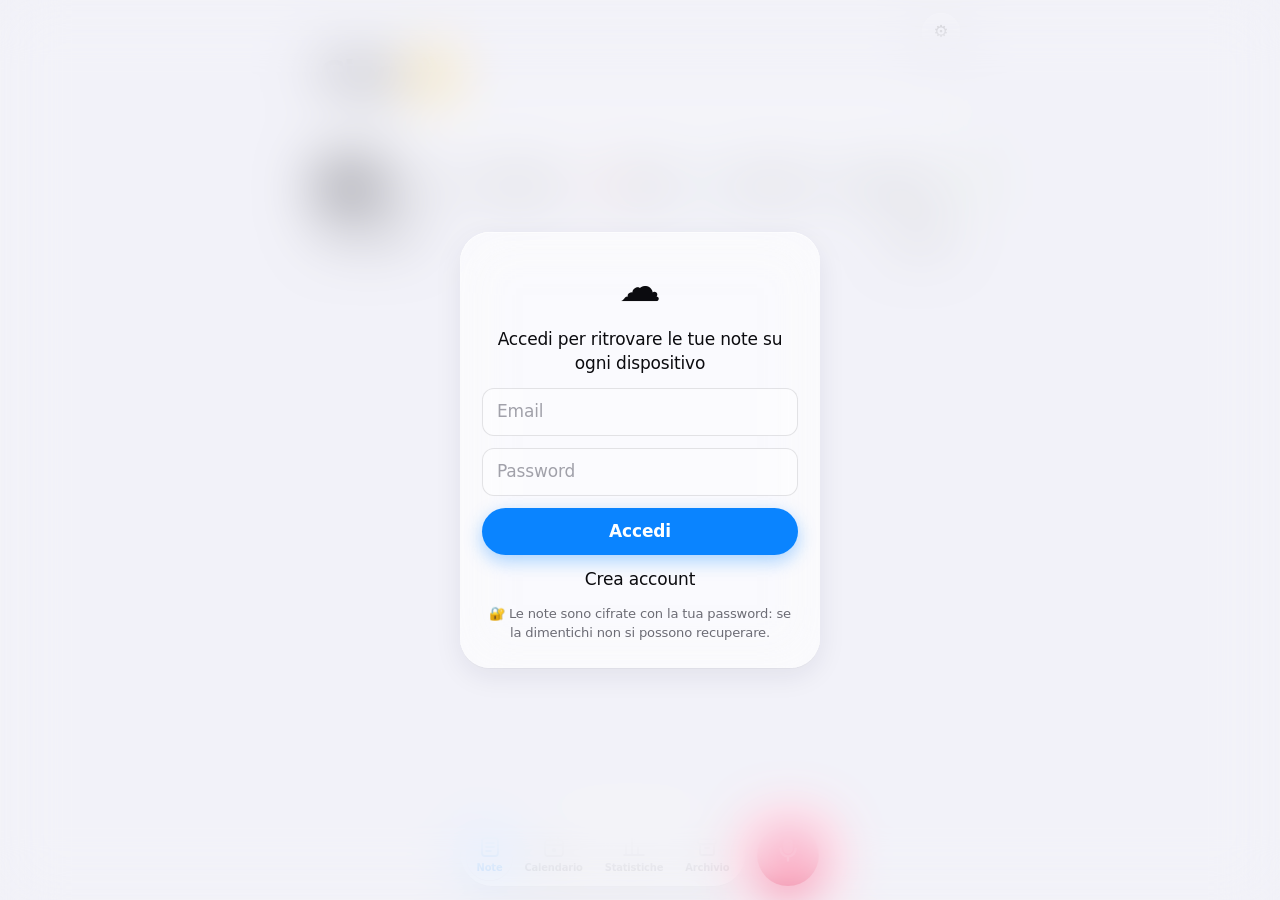
==== index.html @ 7b7eadaa "Parole più usate come bolle animate, tocca per vedere le note Co-Authored-By: Claude Opus 5.5 <norep" ====
<!doctype html>
<html lang="it">
<head>
<meta charset="utf-8">
<meta name="viewport" content="width=device-width,initial-scale=1,viewport-fit=cover">
<meta http-equiv="Content-Security-Policy" content="default-src 'self'; script-src 'self' https://cdn.jsdelivr.net 'wasm-unsafe-eval'; worker-src 'self' blob: https://cdn.jsdelivr.net; connect-src 'self' https://cdn.jsdelivr.net https://huggingface.co https://*.huggingface.co https://*.hf.co https://*.supabase.co wss://*.supabase.co https://api.open-meteo.com; img-src 'self' data: blob:; media-src 'self' blob:; style-src 'self' 'unsafe-inline'">
<meta name="theme-color" content="#c9d6ff">
<meta name="apple-mobile-web-app-capable" content="yes">
<title>Note Vocali</title>
<link rel="manifest" href="manifest.json">
<link rel="icon" href="icon.svg">
<link rel="apple-touch-icon" href="icon.svg">
<link rel="stylesheet" href="style.css">
<script src="theme.js"></script>
</head>
<body>
<div class="bg" aria-hidden="true"></div>

<header class="top">
  <div class="topbar">
    <button id="navBack" type="button" class="navback hidden">‹ Raccolte</button>
    <div id="today" class="today"></div>
    <div class="topactions">
      <button id="weather" class="pill weather" type="button" aria-label="Meteo"></button>
      <button id="btnSettings" class="pill iconbtn" aria-label="Impostazioni">⚙️</button>
    </div>
  </div>
  <h1 id="hello" class="largetitle">Ciao 👋</h1>
</header>

<main>
  <p id="status" class="banner hidden"></p>

  <!-- NOTE -->
  <section id="viewNotes" class="view">
    <div id="home">
      <div class="searchwrap"><input id="search" type="search" placeholder="Cerca"></div>
      <div id="filters" class="filters" role="tablist">
        <button class="fchip on" data-f="">Tutte</button>
        <button class="fchip" data-f="today">Oggi</button>
        <button class="fchip" data-f="week">Settimana</button>
        <button class="fchip" data-f="pinned">📌 Fissate</button>
        <button class="fchip" data-f="audio">🔊 Con audio</button>
        <button class="fchip" data-f="photo">📷 Con foto</button>
        <button class="fchip" data-f="lists">✅ Liste</button>
      </div>
      <div id="spark" class="spark hidden"></div>
      <div id="upcoming" class="upcoming hidden"></div>
      <div id="todo" class="upcoming hidden"></div>
      <div id="agenda" class="hidden"></div>
      <div class="sectionhead"><h2>Raccolte</h2><span class="headright"><span id="syncIcon" class="syncpill hidden"></span><button type="button" class="pill writenew" data-write>✍️ Nuova</button></span></div>
      <div id="folders" class="folders"></div>
      <ul id="results" class="notes grouped hidden"></ul>
    </div>
    <div id="folderView" class="hidden">
      <div class="folderhead">
        <span id="folderCount" class="muted small"></span>
        <span class="headright"><button type="button" class="pill writenew" data-write>✍️ Nuova</button><button id="btnEditCat" type="button" class="pill iconbtn" aria-label="Modifica raccolta">✏️</button></span>
      </div>
      <h2 id="folderTitle" class="hidden"></h2>
      <ul id="notes" class="notes grouped"></ul>
    </div>
  </section>

  <!-- CALENDARIO -->
  <section id="viewCal" class="view hidden">
    <div class="calhead">
      <button id="calPrev" class="pill iconbtn" aria-label="Mese precedente">‹</button>
      <h2 id="calTitle"></h2>
      <button id="calNext" class="pill iconbtn" aria-label="Mese successivo">›</button>
    </div>
    <div class="card calcard">
      <div class="calweek"><span>L</span><span>M</span><span>M</span><span>G</span><span>V</span><span>S</span><span>D</span></div>
      <div id="calGrid" class="calgrid"></div>
    </div>
    <h3 id="calDayTitle" class="daytitle"></h3>
    <ul id="calList" class="notes grouped"></ul>
    <div id="calExt"></div>
  </section>

  <!-- STATISTICHE -->
  <section id="viewStats" class="view hidden">
        <div id="statTiles" class="tiles"></div>
    <div class="card statcard"><h3>Ultimi 30 giorni</h3><div id="statDays" class="bars"></div></div>
    <div class="card statcard"><h3>Per raccolta</h3><div id="statCats" class="hbars"></div></div>
    <div class="card statcard">
      <div class="statrow"><h3>Parole più usate</h3><select id="wordsCat" class="catselect"></select></div>
      <div id="statWords" class="bubbles"></div>
      <div id="wordDetail" class="worddetail hidden"></div>
    </div>
  </section>

  <!-- ARCHIVIO -->
  <section id="viewArch" class="view hidden">
        <p class="muted small hint">Eventi passati e cose segnate come fatte. Scorri a sinistra per ripristinare o eliminare.</p>
    <ul id="archList" class="notes grouped"></ul>
  </section>
</main>

<!-- Barra in basso -->
<nav class="tabbar" role="tablist">
  <div class="tabs">
    <button class="tab on" data-view="viewNotes" role="tab"><span class="ti"><svg viewBox="0 0 24 24" width="24" height="24" fill="none" stroke="currentColor" stroke-width="1.8" stroke-linecap="round" stroke-linejoin="round" aria-hidden="true"><rect x="4" y="3" width="16" height="18" rx="3"/><path d="M8 8h8M8 12h8M8 16h5"/></svg></span><span>Note</span></button>
    <button class="tab" data-view="viewCal" role="tab"><span class="ti"><svg viewBox="0 0 24 24" width="24" height="24" fill="none" stroke="currentColor" stroke-width="1.8" stroke-linecap="round" stroke-linejoin="round" aria-hidden="true"><rect x="3" y="5" width="18" height="16" rx="3"/><path d="M3 10h18M8 3v4M16 3v4"/><circle cx="12" cy="15" r="1.3" fill="currentColor"/></svg></span><span>Calendario</span></button>
    <button class="tab" data-view="viewStats" role="tab"><span class="ti"><svg viewBox="0 0 24 24" width="24" height="24" fill="none" stroke="currentColor" stroke-width="1.8" stroke-linecap="round" stroke-linejoin="round" aria-hidden="true"><path d="M4 20V10M10 20V4M16 20v-7M22 20H2"/></svg></span><span>Statistiche</span></button>
    <button class="tab" data-view="viewArch" role="tab"><span class="ti"><svg viewBox="0 0 24 24" width="24" height="24" fill="none" stroke="currentColor" stroke-width="1.8" stroke-linecap="round" stroke-linejoin="round" aria-hidden="true"><rect x="3" y="4" width="18" height="5" rx="1.5"/><path d="M5 9v9a2 2 0 0 0 2 2h10a2 2 0 0 0 2-2V9M10 13h4"/></svg></span><span>Archivio</span></button>
  </div>
  <button id="btnRec" class="fab" aria-label="Registra"><span class="mic"><svg viewBox="0 0 24 24" width="28" height="28" fill="none" stroke="currentColor" stroke-width="2" stroke-linecap="round" stroke-linejoin="round" aria-hidden="true"><rect x="9" y="3" width="6" height="11" rx="3" fill="currentColor"/><path d="M5.5 11a6.5 6.5 0 0 0 13 0M12 17.5V21"/></svg></span></button>
</nav>

<!-- Pannello registrazione -->
<div id="recSheet" class="recsheet hidden">
  <div class="sheetcard">
    <div class="grabber"></div>
    <div class="muted small center">Salva in</div>
    <div id="chips" class="chips" role="radiogroup" aria-label="Raccolta"></div>
    <div class="recvisual"><span class="ring r1"></span><span class="ring r2"></span><span class="dot">🎙️</span></div>
    <div id="timer" class="timer">00:00</div>
    <div id="live" class="live"></div>
    <div class="recactions">
      <button id="btnWrite" type="button" class="pill">✍️ Scrivi</button>
      <button id="btnStop" type="button" class="stopbtn" aria-label="Stop">■</button>
      <button id="btnPause" type="button" class="pausebtn"></button>
    </div>
  </div>
</div>

<dialog id="viewer" class="viewer">
  <img id="viewerImg" alt="Foto della nota">
  <div class="viewerbar">
    <button type="button" id="viewerDel" class="pill danger">🗑️ Elimina</button>
    <button type="button" id="viewerClose" class="pill">Chiudi</button>
  </div>
</dialog>

<div id="toast" class="toast hidden" role="status">Nota eliminata <button type="button" id="btnUndo">Annulla</button></div>

<dialog id="noteDlg" class="sheet">
  <form method="dialog" class="dlg">
    <div class="sheetbar">
      <span class="grabber sheetgrab" aria-hidden="true"></span>
      <select id="noteCat" class="catselect"></select>
      <button type="button" id="btnSave" class="link strong">Fine</button>
    </div>
    <input id="noteTitle" class="titleinput" placeholder="Titolo">
    <div id="noteMeta" class="muted small"></div>
    <audio id="noteAudio" controls class="hidden"></audio>
    <button type="button" id="btnLoadAudio" class="hidden">🔊 Scarica audio</button>
    <div id="eventBox" class="eventbox hidden">
      <div class="evicon">📅</div>
      <div class="evbody">
        <b id="evTitle"></b>
        <div id="evWhen" class="muted small"></div>
        <div class="evbtns">
          <span class="muted small">Aggiungi a</span>
          <button type="button" data-cal="google">Google</button>
          <button type="button" data-cal="outlook">Outlook</button>
          <button type="button" data-cal="apple">Apple</button>
        </div>
      </div>
    </div>
    <div id="photos" class="photos hidden"></div>
    <button type="button" id="btnShareList" class="sharelist hidden">👥 Condividi questa lista</button>
    <ul id="checklist" class="checklist hidden"></ul>
    <textarea id="noteText" rows="7" placeholder="Scrivi qui…"></textarea>
    <div class="addrow">
      <input id="addItem" form="addItemForm" placeholder="Aggiungi…" enterkeyhint="done">
      <button type="submit" form="addItemForm" class="addbtn" aria-label="Aggiungi">＋</button>
      <button type="button" id="btnAppendRec" class="addbtn mic" aria-label="Aggiungi a voce">🎙️</button>
      <label class="addbtn" for="photoInput" aria-label="Aggiungi foto">📷</label>
      <input type="file" id="photoInput" accept="image/*" hidden>
    </div>
    <div id="appendLive" class="live appendlive hidden"></div>
    <button type="button" id="btnRetry" class="hidden">🔁 Riprova trascrizione</button>
    <div class="toolbar">
      <button type="button" id="btnDone" class="tool"><span>✓</span><small>Fatto</small></button>
      <button type="button" id="btnPinNote" class="tool"><span>📌</span><small>Fissa</small></button>
      <button type="button" id="btnShare" class="tool"><span>📤</span><small>Condividi</small></button>
      <button type="button" id="btnCopy" class="tool"><span>📋</span><small>Copia</small></button>
      <button type="button" id="btnDownload" class="tool"><span>⬇️</span><small>.txt</small></button>
      <button type="button" id="btnDelete" class="tool danger"><span>🗑️</span><small>Elimina</small></button>
    </div>
  </form>
</dialog>

<form id="addItemForm" hidden></form>

<dialog id="moveDlg" class="sheet">
  <form method="dialog" class="dlg">
    <h2>Sposta in…</h2>
    <div id="moveList" class="movelist"></div>
    <div class="row"><button>Annulla</button></div>
  </form>
</dialog>

<dialog id="catDlg" class="sheet">
  <form method="dialog" class="dlg">
    <h2>Modifica raccolta</h2>
    <label>Nome <input id="catName" maxlength="30"></label>
    <label>Emoji <input id="catEmoji" maxlength="4" class="emojiinput"></label>
    <div id="emojiGrid" class="emojigrid"></div>
    <div class="muted small">Colore</div>
    <div id="colorGrid" class="colorgrid"></div>
    <div class="row">
      <button type="button" id="btnDelCat" class="danger">🗑️ Elimina raccolta</button>
      <button type="button" id="btnSaveCat" class="primary">Salva</button>
    </div>
    <p class="muted small">Suggerimento: nella pagina principale tieni premuta una cartella e trascinala per cambiare l'ordine.</p>
  </form>
</dialog>

<dialog id="settingsDlg" class="sheet">
  <form method="dialog" class="dlg">
    <h2>Impostazioni</h2>
    <div class="setgroup">
      <div class="setrow"><span>Aspetto</span>
        <div class="seg" id="themeSeg"><button type="button" data-v="">Auto</button><button type="button" data-v="light">Chiaro</button><button type="button" data-v="dark">Scuro</button></div></div>
      <div class="setrow"><span>Testo</span>
        <div class="seg" id="sizeSeg"><button type="button" data-v="94%">A−</button><button type="button" data-v="">Normale</button><button type="button" data-v="112%">A+</button><button type="button" data-v="125%">A++</button></div></div>
    </div>
    <label>Il tuo nome
      <input id="nameInput" placeholder="Es. Jovana" autocomplete="given-name">
    </label>
    <div id="accountBox" class="summary small hidden">
      <div>👤 <b id="accountEmail"></b></div>
      <div id="syncText" class="muted"></div>
    </div>
    <p id="privacyInfo" class="summary small"></p>
    <label id="modelRow">Qualità trascrizione sul telefono
      <select id="model">
        <option value="Xenova/whisper-small">Alta (~250 MB, più lenta)</option>
        <option value="Xenova/whisper-base">Veloce (~80 MB, meno precisa)</option>
      </select>
    </label>
    <div id="calSection" class="setgroup">
      <div class="setrow"><span>📆 Calendari collegati</span></div>
      <ul id="calLinks" class="callinks"></ul>
      <input id="calName" placeholder="Nome (es. Google personale)">
      <input id="calUrl" placeholder="Link privato del calendario (iCal / ICS)" inputmode="url" autocapitalize="off" autocorrect="off">
      <button type="button" id="btnAddCal" class="primary">Collega</button>
      <details class="help">
        <summary>Dove trovo il link?</summary>
        <p><b>Google Calendar</b> (dal computer): Impostazioni → clic sul calendario → “Indirizzo segreto in formato iCal” → copia.</p>
        <p><b>iCloud / Calendario iPhone</b>: app Calendario → Calendari → ⓘ accanto al calendario → attiva “Calendario pubblico” → Condividi link → Copia.</p>
        <p><b>Outlook</b>: Impostazioni → Calendario → Calendari condivisi → Pubblica un calendario → “Tutti i dettagli” → Pubblica → copia il link ICS.</p>
        <p class="muted">Gli eventi si aggiornano da soli ogni 30 minuti quando apri l’app. Il link resta salvato cifrato nel tuo account.</p>
      </details>
    </div>
    <label>Raccolte (una per riga)
      <textarea id="catsInput" rows="6"></textarea>
    </label>
    <button type="button" id="btnFaceIdSetup">🙂 Attiva Face ID</button>
    <button type="button" id="btnPin">🔒 Cambia PIN</button>
    <button type="button" id="btnLogout" class="danger hidden">Esci dall'account</button>
    <div class="row"><button id="btnSaveSettings" class="primary">Salva</button></div>
  </form>
</dialog>

<div id="lock" class="lock hidden">
  <form id="authForm" class="card lockcard hidden">
    <div class="lockicon">☁️</div>
    <p id="authMsg">Accedi per ritrovare le tue note su ogni dispositivo</p>
    <input id="authEmail" type="email" placeholder="Email" autocomplete="username" required>
    <input id="authPass" type="password" placeholder="Password" autocomplete="current-password" required minlength="6">
    <button class="primary" id="btnLogin">Accedi</button>
    <button type="button" id="btnSignup">Crea account</button>
    <p class="muted small">🔐 Le note sono cifrate con la tua password: se la dimentichi non si possono recuperare.</p>
  </form>
  <form id="lockForm" class="card lockcard hidden">
    <div class="lockicon">🔒</div>
    <p id="lockMsg">Inserisci il PIN</p>
    <input id="pinInput" type="password" inputmode="numeric" pattern="[0-9]*" maxlength="8" autocomplete="off">
    <button class="primary">Sblocca</button>
    <button type="button" id="btnFaceId" class="hidden">🙂 Usa Face ID</button>
  </form>
</div>

<script src="config.js"></script>
<script src="vendor/supabase.js"></script>
<script src="db.js"></script>
<script src="smart.js"></script>
<script src="insights.js"></script>
<script src="cloud.js"></script>
<script src="vendor/sortable.min.js"></script>
<script src="vendor/d3-hierarchy.min.js"></script>
<script src="app.js"></script>
</body>
</html>
---- style.css ----
/* =========================================================
   Note Vocali — stile iOS 26 (Liquid Glass)
   ========================================================= */
:root{
  --font:-apple-system,BlinkMacSystemFont,"SF Pro Display","SF Pro Text",system-ui,"Segoe UI",sans-serif;
  --text:#0b0b0f; --muted:#6c6c75; --faint:#a1a1aa;
  --accent:#0a84ff; --accent2:#5e5ce6; --rec:#ff375f; --ok:#30d158; --danger:#ff3b30;
  --bg:#f2f2f7;
  --glass:rgba(255,255,255,.58); --glass-hi:rgba(255,255,255,.78); --glass-lo:rgba(255,255,255,.35);
  --edge:rgba(255,255,255,.9); --hair:rgba(60,60,67,.13);
  --shadow:0 1px 1px rgba(0,0,0,.03),0 8px 28px rgba(20,20,60,.08);
  --shadow-lg:0 20px 60px rgba(20,20,60,.18);
  --blur:saturate(180%) blur(28px);
  --r-lg:26px; --r-md:18px; --r-sm:12px;
  --b1:#c7d7ff; --b2:#ffd9ec; --b3:#d3f5ea;
}
@media (prefers-color-scheme:dark){:root:not([data-theme="light"]){
  --text:#f5f5f7; --muted:#98989f; --faint:#636366;
  --accent:#0a84ff; --bg:#000;
  --glass:rgba(44,44,52,.55); --glass-hi:rgba(58,58,66,.75); --glass-lo:rgba(255,255,255,.06);
  --edge:rgba(255,255,255,.14); --hair:rgba(84,84,88,.45);
  --shadow:0 1px 1px rgba(0,0,0,.2),0 8px 28px rgba(0,0,0,.4);
  --shadow-lg:0 20px 60px rgba(0,0,0,.6);
  --b1:#1b2a5c; --b2:#4a1d3d; --b3:#0f3b36;
}}
:root[data-theme="dark"]{
  --text:#f5f5f7; --muted:#98989f; --faint:#636366;
  --accent:#0a84ff; --bg:#000;
  --glass:rgba(44,44,52,.55); --glass-hi:rgba(58,58,66,.75); --glass-lo:rgba(255,255,255,.06);
  --edge:rgba(255,255,255,.14); --hair:rgba(84,84,88,.45);
  --shadow:0 1px 1px rgba(0,0,0,.2),0 8px 28px rgba(0,0,0,.4);
  --shadow-lg:0 20px 60px rgba(0,0,0,.6);
  --b1:#1b2a5c; --b2:#4a1d3d; --b3:#0f3b36;
}
*{box-sizing:border-box;-webkit-tap-highlight-color:transparent}
html{background:var(--bg);min-height:100%;font-size:var(--fs,100%);color-scheme:light dark}
:root[data-theme="light"]{color-scheme:light}:root[data-theme="dark"]{color-scheme:dark}
body{margin:0;min-height:100vh;color:var(--text);font:1.0625rem/1.4 var(--font);letter-spacing:-.01em;background:var(--bg);
  padding-bottom:calc(110px + env(safe-area-inset-bottom));-webkit-font-smoothing:antialiased}
.bg{position:fixed;inset:0;z-index:-1;pointer-events:none;
  background:radial-gradient(60vmax 50vmax at 0% 0%,var(--b1),transparent 60%),
             radial-gradient(55vmax 50vmax at 100% 25%,var(--b2),transparent 60%),
             radial-gradient(60vmax 55vmax at 30% 100%,var(--b3),transparent 60%)}
.hidden{display:none!important}
.muted{color:var(--muted)} .small{font-size:.82rem} .center{text-align:center}
button,input,select,textarea{font:inherit;color:inherit;letter-spacing:inherit}
button{cursor:pointer;border:none;background:none;transition:transform .18s cubic-bezier(.3,.7,.4,1.4),background .2s,opacity .2s}
button:active{transform:scale(.94)}
button:disabled{opacity:.5}

/* Superficie vetro */
.glass,.card,.pill,.folder,.grouped,.tabs,.fab,.sheetcard,dialog,.searchwrap,.upcoming,.banner,.toast,.lockcard{
  background:var(--glass);-webkit-backdrop-filter:var(--blur);backdrop-filter:var(--blur);
  box-shadow:inset 0 .5px 0 var(--edge),inset 0 0 0 .5px var(--glass-lo),var(--shadow)}

/* Campi */
input,select,textarea{width:100%;background:var(--glass-lo);border:.5px solid var(--hair);border-radius:var(--r-sm);padding:11px 14px;outline:none;-webkit-appearance:none;appearance:none}
input:focus,textarea:focus,select:focus{border-color:var(--accent);box-shadow:0 0 0 3px color-mix(in srgb,var(--accent) 20%,transparent)}
::placeholder{color:var(--faint)}
textarea{resize:vertical;line-height:1.5}
select{padding-right:32px;background-image:url("data:image/svg+xml,%3Csvg xmlns='http://www.w3.org/2000/svg' width='12' height='8'%3E%3Cpath d='M1 1l5 5 5-5' fill='none' stroke='%23999' stroke-width='2'/%3E%3C/svg%3E");background-repeat:no-repeat;background-position:right 12px center}
label{display:grid;gap:6px;font-size:.85rem;color:var(--muted);font-weight:500}

.pill{border-radius:999px;padding:8px 14px;font-size:.95rem;font-weight:550;display:inline-flex;align-items:center;gap:6px}
.iconbtn{width:38px;height:38px;padding:0;justify-content:center;font-size:1.05rem}
.primary{background:var(--accent)!important;color:#fff!important;border-radius:999px;padding:12px 18px;font-weight:600;box-shadow:0 6px 18px color-mix(in srgb,var(--accent) 35%,transparent)}
.danger{color:var(--danger)!important}
.link{color:var(--accent);font-weight:500;padding:6px 4px}
.link.strong{font-weight:700}
.row{display:flex;flex-wrap:wrap;gap:8px;justify-content:flex-end}

/* ---------- Testata ---------- */
.top{max-width:680px;margin:0 auto;padding:calc(12px + env(safe-area-inset-top)) 20px 6px}
.topbar{display:flex;align-items:center;justify-content:space-between;gap:10px;min-height:40px}
.today{font-size:.8rem;font-weight:600;color:var(--muted);text-transform:uppercase;letter-spacing:.04em}
.topactions{display:flex;gap:8px}
.weather{font-weight:600}
.weather span:first-child{font-size:1.15rem}
.largetitle{font-size:2.1rem;font-weight:800;letter-spacing:-.03em;margin:4px 0 0;line-height:1.1;white-space:nowrap;overflow:hidden;text-overflow:ellipsis}
main{max-width:680px;margin:0 auto;padding:10px 16px 20px}
.view{animation:fade .3s ease}
@keyframes fade{from{opacity:0;transform:translateY(6px)}to{opacity:1;transform:none}}
.banner{border-radius:var(--r-md);padding:10px 14px;font-size:.9rem;text-align:center;margin:0 0 12px}

/* ---------- Ricerca ---------- */
.searchwrap{border-radius:var(--r-sm);margin-bottom:14px;position:relative}
.searchwrap::before{content:"⌕";position:absolute;left:13px;top:50%;transform:translateY(-52%);color:var(--faint);font-size:1.15rem}
#search{background:transparent;border:none;padding-left:34px;box-shadow:none}

/* ---------- Prossimi eventi ---------- */
.upcoming{border-radius:var(--r-lg);padding:14px 16px;margin-bottom:18px}
.upcoming h3{margin:0 0 8px;font-size:.8rem;text-transform:uppercase;letter-spacing:.05em;color:var(--muted)}
.uprow{display:flex;align-items:center;gap:12px;padding:8px 0;border-top:.5px solid var(--hair);cursor:pointer}
.uprow:first-of-type{border-top:none}
.update{min-width:46px;text-align:center;border-radius:12px;padding:4px 0;background:hsl(var(--h) 90% 60% / .16);color:hsl(var(--h) 70% 45%)}
.update b{display:block;font-size:1.15rem;line-height:1.1}
.update small{font-size:.65rem;text-transform:uppercase;font-weight:700}
@media (prefers-color-scheme:dark){:root:not([data-theme="light"]) .update{color:hsl(var(--h) 90% 72%)}}
:root[data-theme="dark"] .update{color:hsl(var(--h) 90% 72%)}
.uptext{min-width:0;flex:1}
.uptext b{display:block;font-weight:600;white-space:nowrap;overflow:hidden;text-overflow:ellipsis}

/* ---------- Raccolte ---------- */
.sectionhead{display:flex;align-items:center;justify-content:space-between;margin:4px 4px 10px}
.sectionhead h2{margin:0;font-size:1.3rem;font-weight:700;letter-spacing:-.02em}
.syncpill{font-size:.72rem;color:var(--muted);border-radius:999px;padding:3px 10px;background:var(--glass-lo)}
.folders{display:grid;grid-template-columns:repeat(2,minmax(0,1fr));gap:12px}
.folder{position:relative;display:grid;grid-template-columns:auto 1fr;grid-template-rows:auto auto;gap:6px 10px;align-items:center;text-align:left;
  border-radius:var(--r-lg);padding:14px;min-height:96px;overflow:hidden;-webkit-user-select:none;user-select:none;-webkit-touch-callout:none}
.folder::after{content:"";position:absolute;inset:0;background:linear-gradient(140deg,hsl(var(--h) 95% 70% / .22),transparent 55%);pointer-events:none}
.ficon{width:38px;height:38px;border-radius:50%;display:grid;place-items:center;font-size:1.25rem;
  background:hsl(var(--h) 85% 58%);box-shadow:inset 0 1px 1px rgba(255,255,255,.5),0 4px 10px hsl(var(--h) 80% 45% / .35)}
.fcount{justify-self:end;font-size:1.65rem;font-weight:750;letter-spacing:-.02em}
.fname{grid-column:1/-1;font-weight:650;font-size:1rem;margin-top:4px}
.flast{grid-column:1/-1;font-size:.78rem;color:var(--muted);white-space:nowrap;overflow:hidden;text-overflow:ellipsis;margin-top:-4px}
.dragghost{opacity:.35}
.dragchosen{transform:scale(1.04);box-shadow:var(--shadow-lg)!important}

/* ---------- Raccolta aperta ---------- */
.folderhead{display:flex;justify-content:space-between;align-items:center;margin-bottom:8px}
.foldertitle{font-size:1.75rem;font-weight:800;letter-spacing:-.03em;margin:4px 4px 14px}
.hint{margin:-8px 4px 14px}
.daytitle{font-size:1.05rem;font-weight:700;margin:18px 4px 10px}

/* ---------- Elenco note (stile "inset grouped") ---------- */
.notes{list-style:none;margin:0;padding:0}
.grouped{border-radius:var(--r-lg);overflow:hidden}
.grouped:empty{display:none}
.notes li{position:relative;overflow:hidden;cursor:pointer}
.notes li + li .sc{border-top:.5px solid var(--hair)}
.notes .sc{position:relative;z-index:1;padding:13px 16px 13px 20px;background:transparent;will-change:transform}
.notes li::before{content:"";position:absolute;left:0;top:12px;bottom:12px;width:4px;border-radius:0 4px 4px 0;background:hsl(var(--h) 85% 60%);z-index:2}
.notes li.swiping .sc,.notes li.open .sc{background:var(--glass-hi)}
.notes .meta{font-size:.75rem;color:var(--muted);display:flex;gap:8px;align-items:center}
.notes .tag{color:hsl(var(--h) 70% 45%);font-weight:650}
@media (prefers-color-scheme:dark){:root:not([data-theme="light"]) .notes .tag{color:hsl(var(--h) 90% 72%)}}
:root[data-theme="dark"] .notes .tag{color:hsl(var(--h) 90% 72%)}
.notes .t{font-weight:620;margin:3px 0 1px}
.notes .p{color:var(--muted);font-size:.9rem;display:-webkit-box;-webkit-line-clamp:2;-webkit-box-orient:vertical;overflow:hidden}
.notes li.done .t{text-decoration:line-through;color:var(--muted)}
.empty{text-align:center;padding:26px 10px;color:var(--muted);list-style:none}
/* azioni di scorrimento */
.sacts,.smove{position:absolute;top:0;bottom:0;width:0;z-index:0;display:flex;overflow:hidden}
.sacts{right:0}.smove{left:0}
.sacts button,.smove{color:#fff;font-weight:600;font-size:.88rem;display:flex;align-items:center;justify-content:center;white-space:nowrap;border-radius:0;padding:0}
.sacts button{flex:1;min-width:0}
.sdone{background:var(--ok)}.sdel{background:var(--danger)}.smove{background:var(--accent2)}
.notes li.full .sdone{flex:0;width:0}

/* ---------- Calendario ---------- */
.calhead{display:flex;align-items:center;justify-content:space-between;margin:4px 0 12px}
.calhead h2{margin:0;font-size:1.35rem;font-weight:750;text-transform:capitalize}
.calcard{border-radius:var(--r-lg);padding:12px 10px}
.calweek,.calgrid{display:grid;grid-template-columns:repeat(7,1fr);text-align:center}
.calweek span{font-size:.72rem;font-weight:700;color:var(--muted);padding-bottom:6px}
.calgrid button{aspect-ratio:1;display:grid;place-items:center;align-content:center;gap:2px;border-radius:50%;font-weight:550;font-size:.98rem;margin:2px}
.calgrid button.other{color:var(--faint)}
.calgrid button.today{color:var(--rec);font-weight:800}
.calgrid button.sel{background:var(--text);color:var(--bg)}
.calgrid button.today.sel{background:var(--rec);color:#fff}
.dots{display:flex;gap:2px;height:5px}
.dots i{width:5px;height:5px;border-radius:50%;background:hsl(var(--h) 85% 58%)}

/* ---------- Barra in basso + microfono ---------- */
.tabbar{position:fixed;left:0;right:0;bottom:calc(14px + env(safe-area-inset-bottom));z-index:30;display:flex;justify-content:center;align-items:center;gap:12px;padding:0 16px;pointer-events:none}
.tabs{pointer-events:auto;display:flex;border-radius:999px;padding:5px;gap:2px;background:var(--glass-hi)}
.tab{display:flex;flex-direction:column;align-items:center;gap:1px;padding:6px 16px;border-radius:999px;font-size:.68rem;font-weight:600;color:var(--muted)}
.tab .ti{font-size:1.25rem;line-height:1.1;filter:grayscale(1);opacity:.75;transition:filter .2s,opacity .2s}
.tab.on{background:var(--glass-lo);color:var(--accent);box-shadow:inset 0 0 0 .5px var(--hair)}
.tab.on .ti{filter:none;opacity:1}
.fab{pointer-events:auto;width:62px;height:62px;border-radius:50%;display:grid;place-items:center;font-size:1.6rem;
  background:radial-gradient(circle at 32% 28%,#ff8aa3,var(--rec) 62%)!important;color:#fff;
  box-shadow:inset 0 2px 1px rgba(255,255,255,.55),inset 0 -6px 14px rgba(120,0,30,.25),0 10px 28px rgba(255,55,95,.45)!important}
.fab.on{animation:pulse 1.4s ease-in-out infinite}
@keyframes pulse{50%{box-shadow:inset 0 2px 1px rgba(255,255,255,.55),0 0 0 12px rgba(255,55,95,.16),0 10px 28px rgba(255,55,95,.5)}}

/* ---------- Pannello registrazione ---------- */
.recsheet{position:fixed;inset:0;z-index:40;display:flex;align-items:flex-end;justify-content:center;background:rgba(0,0,0,.18);animation:fadebg .25s ease}
@keyframes fadebg{from{background:transparent}}
.sheetcard{width:min(680px,100%);border-radius:32px 32px 0 0;padding:10px 20px calc(24px + env(safe-area-inset-bottom));display:grid;gap:12px;background:var(--glass-hi);animation:up .35s cubic-bezier(.2,.9,.3,1.05)}
@keyframes up{from{transform:translateY(100%)}}
.grabber{width:38px;height:5px;border-radius:3px;background:var(--faint);opacity:.5;justify-self:center}
.chips{display:flex;gap:8px;overflow-x:auto;scrollbar-width:none;padding:4px 2px 6px;scroll-snap-type:x proximity}
.chips::-webkit-scrollbar{display:none}
.chip{flex:0 0 auto;border-radius:999px;padding:8px 14px;font-size:.9rem;font-weight:550;white-space:nowrap;background:var(--glass-lo);box-shadow:inset 0 0 0 .5px var(--hair);scroll-snap-align:center}
.chip.on{background:hsl(var(--h) 85% 58%);color:#fff;box-shadow:0 6px 16px hsl(var(--h) 80% 50% / .35)}
.recvisual{position:relative;height:120px;display:grid;place-items:center}
.recvisual .dot{width:76px;height:76px;border-radius:50%;display:grid;place-items:center;font-size:2rem;background:radial-gradient(circle at 32% 28%,#ff8aa3,var(--rec) 62%);box-shadow:0 10px 30px rgba(255,55,95,.45);z-index:1}
.ring{position:absolute;width:76px;height:76px;border-radius:50%;background:var(--rec);opacity:.25;animation:ring 1.8s ease-out infinite}
.ring.r2{animation-delay:.9s}
@keyframes ring{to{transform:scale(1.9);opacity:0}}
.timer{text-align:center;font-size:1.6rem;font-weight:300;font-variant-numeric:tabular-nums;letter-spacing:.02em}
.live{min-height:2.6em;max-height:30vh;overflow:auto;white-space:pre-wrap;text-align:center;font-size:1.02rem}
.live:empty::before{content:"Sto ascoltando…";color:var(--faint)}
.live .interim{color:var(--muted)}
.recactions{display:grid;grid-template-columns:1fr auto 1fr;align-items:center}
.stopbtn{width:66px;height:66px;border-radius:50%;background:var(--rec);color:#fff;font-size:1.5rem;box-shadow:0 8px 24px rgba(255,55,95,.45)}
.recactions .pill{justify-self:start}

/* ---------- Schede (dialog) ---------- */
dialog{border:none;padding:0;color:var(--text);width:min(680px,100%);max-width:100%;max-height:92vh;margin:auto auto 0;border-radius:30px 30px 0 0;background:var(--glass-hi);overflow:auto}
dialog[open]{animation:up .35s cubic-bezier(.2,.9,.3,1.05)}
dialog::backdrop{background:rgba(0,0,0,.25);-webkit-backdrop-filter:blur(3px);backdrop-filter:blur(3px)}
.dlg{display:grid;grid-template-columns:minmax(0,1fr);gap:12px;padding:12px 18px calc(22px + env(safe-area-inset-bottom))}
.dlg > *{min-width:0}
.dlg h2{margin:6px 0 2px;font-size:1.3rem;font-weight:750}
.sheetbar{display:grid;grid-template-columns:auto 1fr auto;align-items:center;gap:8px;position:sticky;top:-12px;z-index:3;margin:-12px -18px 0;padding:12px 18px 8px;background:var(--glass-hi);-webkit-backdrop-filter:var(--blur);backdrop-filter:var(--blur)}
.catselect{justify-self:center;width:auto;max-width:100%;border-radius:999px;padding:6px 30px 6px 14px;font-size:.9rem;font-weight:600;text-align:center}
.titleinput{font-size:1.5rem;font-weight:750;background:transparent;border:none;padding:4px 2px;box-shadow:none!important}
#noteMeta{margin-top:-8px;padding:0 2px}
#noteText{background:transparent;border:none;padding:4px 2px;font-size:1.05rem;min-height:140px;box-shadow:none!important}
audio{width:100%}
.eventbox{display:flex;gap:12px;border-radius:var(--r-md);padding:12px 14px;background:color-mix(in srgb,var(--accent) 10%,transparent)}
.evicon{font-size:1.6rem}
.evbody{display:grid;gap:4px;min-width:0}
.evbtns{display:flex;flex-wrap:wrap;gap:6px;align-items:center;margin-top:4px}
.evbtns button{border-radius:999px;padding:6px 12px;font-size:.84rem;font-weight:600;background:var(--glass-hi);box-shadow:inset 0 0 0 .5px var(--hair)}
.checklist{list-style:none;margin:0;padding:0;border-radius:var(--r-md);overflow:hidden;background:var(--glass-lo);box-shadow:inset 0 0 0 .5px var(--hair)}
.checklist li{display:flex;align-items:center;gap:12px;padding:11px 14px;cursor:pointer;user-select:none}
.checklist li + li{border-top:.5px solid var(--hair)}
.checklist .box{width:24px;height:24px;flex:0 0 24px;border-radius:50%;border:2px solid var(--faint);display:grid;place-items:center;color:#fff;font-weight:800;font-size:.8rem;transition:all .2s}
.checklist li.done .box{background:var(--accent);border-color:var(--accent)}
.checklist .it{flex:1}
.checklist li.done .it{text-decoration:line-through;color:var(--muted)}
.checklist .rm{color:var(--faint);padding:2px 6px;font-size:.9rem}
.addrow{display:flex;gap:8px}
.addrow input{flex:1;min-width:0;border-radius:999px}
.addbtn{width:44px;height:44px;flex:0 0 44px;border-radius:50%;font-size:1.25rem;font-weight:700;background:var(--glass-lo);box-shadow:inset 0 0 0 .5px var(--hair)}
.addbtn.mic.on{background:var(--rec);color:#fff;animation:pulse 1.4s infinite}
.appendlive{text-align:left;font-size:.95rem;background:var(--glass-lo);border-radius:var(--r-sm);padding:10px 12px;min-height:0}
.appendlive:empty::before{content:"Parla: il testo si aggiunge alla nota";color:var(--faint)}
.toolbar{display:grid;grid-template-columns:repeat(6,1fr);gap:4px;border-top:.5px solid var(--hair);padding-top:10px;margin-top:4px}
.tool{display:grid;justify-items:center;gap:2px;padding:6px 0;border-radius:12px;font-size:1.2rem}
.tool small{font-size:.66rem;font-weight:600;color:var(--muted)}
.tool.danger small{color:var(--danger)}
.tool.on small{color:var(--ok)}
.summary{background:var(--glass-lo);border-radius:var(--r-sm);padding:12px 14px;font-size:.92rem}
.movelist{display:flex;flex-wrap:wrap;gap:8px}
.emojiinput{font-size:1.4rem;width:72px;text-align:center}
.emojigrid{display:grid;grid-template-columns:repeat(8,1fr);gap:6px}
.emojigrid button{padding:6px 0;font-size:1.3rem;border-radius:10px;background:var(--glass-lo)}
.colorgrid{display:flex;flex-wrap:wrap;gap:10px}
.colorgrid button{width:34px;height:34px;border-radius:50%;background:hsl(var(--h) 85% 60%);border:3px solid transparent}
.colorgrid button.on{border-color:var(--text)}

/* ---------- Blocco / accesso ---------- */
.lock{position:fixed;inset:0;z-index:60;display:grid;place-items:center;padding:16px;background:color-mix(in srgb,var(--bg) 40%,transparent);-webkit-backdrop-filter:blur(30px) saturate(160%);backdrop-filter:blur(30px) saturate(160%)}
.lockcard{width:100%;max-width:360px;border-radius:30px;padding:26px 22px;display:grid;gap:12px;text-align:center}
.lockicon{font-size:2.6rem}
.lock p{margin:0}
#pinInput{text-align:center;font-size:1.6rem;letter-spacing:.5em}

/* ---------- Avviso in basso ---------- */
.toast{position:fixed;left:50%;bottom:calc(96px + env(safe-area-inset-bottom));transform:translateX(-50%);z-index:50;display:flex;align-items:center;gap:14px;padding:10px 12px 10px 18px;border-radius:999px;color:#fff;background:rgba(28,28,32,.88)!important;font-size:.95rem;white-space:nowrap}
.toast button{color:#64a8ff;font-weight:700;padding:6px 8px}

@media (min-width:700px){.folders{grid-template-columns:repeat(3,minmax(0,1fr))}}
.tab .ti{filter:none;opacity:1;display:grid;place-items:center;height:26px}
.tab:not(.on) .ti{opacity:.7}
.fab{color:#fff}
.weather:empty{display:none}
#noteText{min-height:90px}
/* Filtri rapidi */
.filters{display:flex;gap:8px;overflow-x:auto;scrollbar-width:none;margin:-4px -16px 14px;padding:2px 16px}
.filters::-webkit-scrollbar{display:none}
.fchip{flex:0 0 auto;border-radius:999px;padding:7px 14px;font-size:.88rem;font-weight:600;white-space:nowrap;background:var(--glass);box-shadow:inset 0 0 0 .5px var(--hair);-webkit-backdrop-filter:var(--blur);backdrop-filter:var(--blur)}
.fchip.on{background:var(--text);color:var(--bg)}
/* Agenda */
.agday{margin:16px 4px 8px;text-transform:capitalize}
.agday.emptyday{color:var(--faint);font-weight:600;font-size:.92rem;margin:10px 4px}
#agenda .upcoming{margin-bottom:6px}
/* Spunto del giorno */
.spark{border-radius:var(--r-lg);padding:14px 16px;margin-bottom:16px;position:relative;overflow:hidden;
  background:linear-gradient(135deg,color-mix(in srgb,#ffb340 22%,transparent),color-mix(in srgb,#ff5e9c 18%,transparent)),var(--glass);
  -webkit-backdrop-filter:var(--blur);backdrop-filter:var(--blur);box-shadow:inset 0 .5px 0 var(--edge),var(--shadow)}
.sparkhead{display:flex;justify-content:space-between;align-items:center;font-size:.78rem;font-weight:700;text-transform:uppercase;letter-spacing:.05em;color:var(--muted)}
.sparkhead .link{text-transform:none;letter-spacing:0;padding:0}
.sparktext{margin:8px 0 2px;font-size:1.08rem;font-weight:550;line-height:1.4}
.spark .link[data-open]{padding:4px 0 0}
/* Statistiche */
.tiles{display:grid;grid-template-columns:repeat(3,minmax(0,1fr));gap:10px;margin-bottom:14px}
.tile{border-radius:var(--r-md);padding:12px;display:grid;gap:2px;background:var(--glass);-webkit-backdrop-filter:var(--blur);backdrop-filter:var(--blur);box-shadow:inset 0 .5px 0 var(--edge),var(--shadow)}
.tile b{font-size:1.45rem;font-weight:750;letter-spacing:-.02em}
.tile span{font-size:.72rem;color:var(--muted);font-weight:500}
.statcard{border-radius:var(--r-lg);padding:14px 16px;margin-bottom:14px}
.statcard h3{margin:0 0 12px;font-size:.8rem;text-transform:uppercase;letter-spacing:.05em;color:var(--muted)}
.statrow{display:flex;justify-content:space-between;align-items:center;gap:8px;margin-bottom:6px}
.statrow h3{margin:0}
.statrow .catselect{max-width:55%}
.bars{display:flex;align-items:flex-end;gap:3px;height:90px}
.bars i{flex:1;border-radius:4px 4px 2px 2px;background:linear-gradient(var(--accent),var(--accent2))}
.bars i.zero{background:var(--hair)}
.hbars{display:grid;gap:9px}
.hbar{display:grid;grid-template-columns:42% 1fr 28px;align-items:center;gap:8px;font-size:.88rem}
.hbar span{white-space:nowrap;overflow:hidden;text-overflow:ellipsis}
.hbar div{height:10px;border-radius:5px;background:var(--hair);overflow:hidden}
.hbar i{display:block;height:100%;border-radius:5px;background:hsl(var(--h) 85% 58%)}
.hbar b{text-align:right;font-size:.85rem}
.cloud{display:flex;flex-wrap:wrap;gap:4px 12px;align-items:baseline;line-height:1.3}
.cloud span{font-weight:650;color:var(--accent2)}
@media (prefers-color-scheme:dark){:root:not([data-theme="light"]) .cloud span{color:#a5a3ff}}
:root[data-theme="dark"] .cloud span{color:#a5a3ff}
/* 4 schede */
.tab{padding:6px 11px;font-size:.62rem}
.tabs{gap:0}
@media (max-width:380px){.tab{padding:6px 8px}.fab{width:56px;height:56px}}
/* Foto */
.photos{display:flex;gap:8px;overflow-x:auto;scrollbar-width:none;padding:2px 0}
.photos::-webkit-scrollbar{display:none}
.ph{flex:0 0 auto;width:96px;height:96px;border-radius:16px;background:var(--glass-lo) center/cover no-repeat;box-shadow:inset 0 0 0 .5px var(--hair)}
.ph.loading{display:grid;place-items:center;font-size:1.3rem}
label.addbtn{display:grid;place-items:center;cursor:pointer}
.viewer{background:rgba(0,0,0,.92);width:100%;max-width:100%;height:100%;max-height:100%;margin:0;border-radius:0;display:none;padding:calc(10px + env(safe-area-inset-top)) 10px calc(16px + env(safe-area-inset-bottom))}
.viewer[open]{display:grid;grid-template-rows:1fr auto;gap:12px;animation:fade .2s ease}
.viewer img{width:100%;height:100%;object-fit:contain;min-height:0}
.viewerbar{display:flex;justify-content:space-between}
.viewerbar .pill{background:rgba(255,255,255,.14);color:#fff}
/* Lista condivisa */
.sharelist{justify-self:start;border-radius:999px;padding:7px 14px;font-size:.85rem;font-weight:600;color:var(--accent);background:color-mix(in srgb,var(--accent) 10%,transparent)}
.headright{display:flex;align-items:center;gap:8px}.writenew{font-size:.85rem;padding:6px 12px}
/* Impostazioni: controlli segmentati stile iOS */
.setgroup{display:grid;gap:10px;background:var(--glass-lo);border-radius:var(--r-md);padding:12px 14px;box-shadow:inset 0 0 0 .5px var(--hair)}
.setrow{display:flex;justify-content:space-between;align-items:center;gap:10px;font-weight:550}
.seg{display:flex;background:var(--hair);border-radius:10px;padding:2px}
.seg button{padding:6px 10px;border-radius:8px;font-size:.84rem;font-weight:600;color:var(--muted)}
.seg button.on{background:var(--glass-hi);color:var(--text);box-shadow:0 1px 4px rgba(0,0,0,.12)}
/* Navigazione */
.navback{color:var(--accent);font-size:1.05rem;font-weight:600;padding:6px 2px;margin-left:-4px;display:flex;align-items:center;gap:2px}
.view,#viewNotes{will-change:transform}
.sheetgrab{width:38px;height:5px;margin:0;justify-self:start}
.sheetbar{grid-template-columns:44px 1fr auto}
.folderhead{margin:-4px 2px 12px}
/* Pausa registrazione */
.pausebtn{justify-self:end;display:grid;justify-items:center;gap:2px;min-width:64px;padding:6px 10px;border-radius:16px;font-weight:700;background:var(--glass-lo);box-shadow:inset 0 0 0 .5px var(--hair)}
.pausebtn span{font-size:1.05rem;letter-spacing:-2px}
.pausebtn small{font-size:.68rem;color:var(--muted);font-weight:600}
.recsheet.paused .ring{animation-play-state:paused;opacity:0}
.recsheet.paused .dot{filter:grayscale(.6);opacity:.7}
.recsheet.paused .timer{animation:blink 1.2s steps(2) infinite}
@keyframes blink{50%{opacity:.35}}
/* Da completare */
.todoicon{display:grid;place-items:center;font-size:1.3rem;min-height:46px}
/* Eventi dai calendari collegati */
.uprow.ext .update{background:color-mix(in srgb,hsl(var(--h) 80% 55%) 14%,transparent);border:1px dashed hsl(var(--h) 70% 55% / .5)}
#calExt .upcoming{margin-top:0}
/* Impostazioni calendari */
.callinks{list-style:none;margin:0;padding:0;display:grid;gap:8px}
.callinks li{display:flex;align-items:center;gap:10px}
.callinks li i{width:12px;height:12px;border-radius:50%;background:hsl(var(--h) 80% 55%);flex:0 0 12px}
.callinks li span{flex:1;display:grid;min-width:0}
.callinks li small{font-size:.75rem;overflow:hidden;text-overflow:ellipsis}
.callinks li button{color:var(--faint);padding:4px 8px}
.help{font-size:.84rem;color:var(--text)}
.help summary{color:var(--accent);font-weight:600;cursor:pointer;padding:4px 0}
.help p{margin:8px 0;line-height:1.45}
/* Bolle delle parole */
.bubbles{position:relative;width:100%;min-height:120px;margin-top:4px}
.bubble{position:absolute;border-radius:50%;display:grid;place-content:center;justify-items:center;gap:0;padding:4px;color:#fff;text-align:center;overflow:hidden;
  background:radial-gradient(circle at 30% 25%,hsl(var(--h) 100% 82%),hsl(var(--h) 85% 62%) 45%,hsl(calc(var(--h) + 25) 80% 48%));
  box-shadow:inset 0 2px 3px rgba(255,255,255,.55),inset 0 -8px 16px hsl(var(--h) 80% 30% / .35),0 8px 22px hsl(var(--h) 80% 45% / .35);
  animation:pop .55s cubic-bezier(.2,1.4,.4,1) both;animation-delay:var(--delay);transition:transform .25s cubic-bezier(.3,1.6,.5,1),filter .25s}
.bubble::after{content:"";position:absolute;top:10%;left:18%;width:38%;height:24%;border-radius:50%;background:linear-gradient(rgba(255,255,255,.55),rgba(255,255,255,0));transform:rotate(-20deg);pointer-events:none}
.bubble .bw{font-weight:750;letter-spacing:-.02em;line-height:1.05;white-space:nowrap;text-shadow:0 1px 2px hsl(var(--h) 80% 25% / .45)}
.bubble .bc{font-size:.68rem;font-weight:700;opacity:.85}
.bubble:active{transform:scale(.92)}
.bubble.sel{transform:scale(1.08);z-index:2;box-shadow:0 0 0 4px var(--bg),0 0 0 6px hsl(var(--h) 85% 58%),0 12px 30px hsl(var(--h) 80% 45% / .45)}
.bubbles:has(.sel) .bubble:not(.sel){filter:saturate(.35) opacity(.55)}
@keyframes pop{from{transform:scale(0);opacity:0}}
.worddetail{margin-top:14px;animation:fade .3s ease}
.worddetail h4{margin:0 4px 8px;font-size:.95rem}
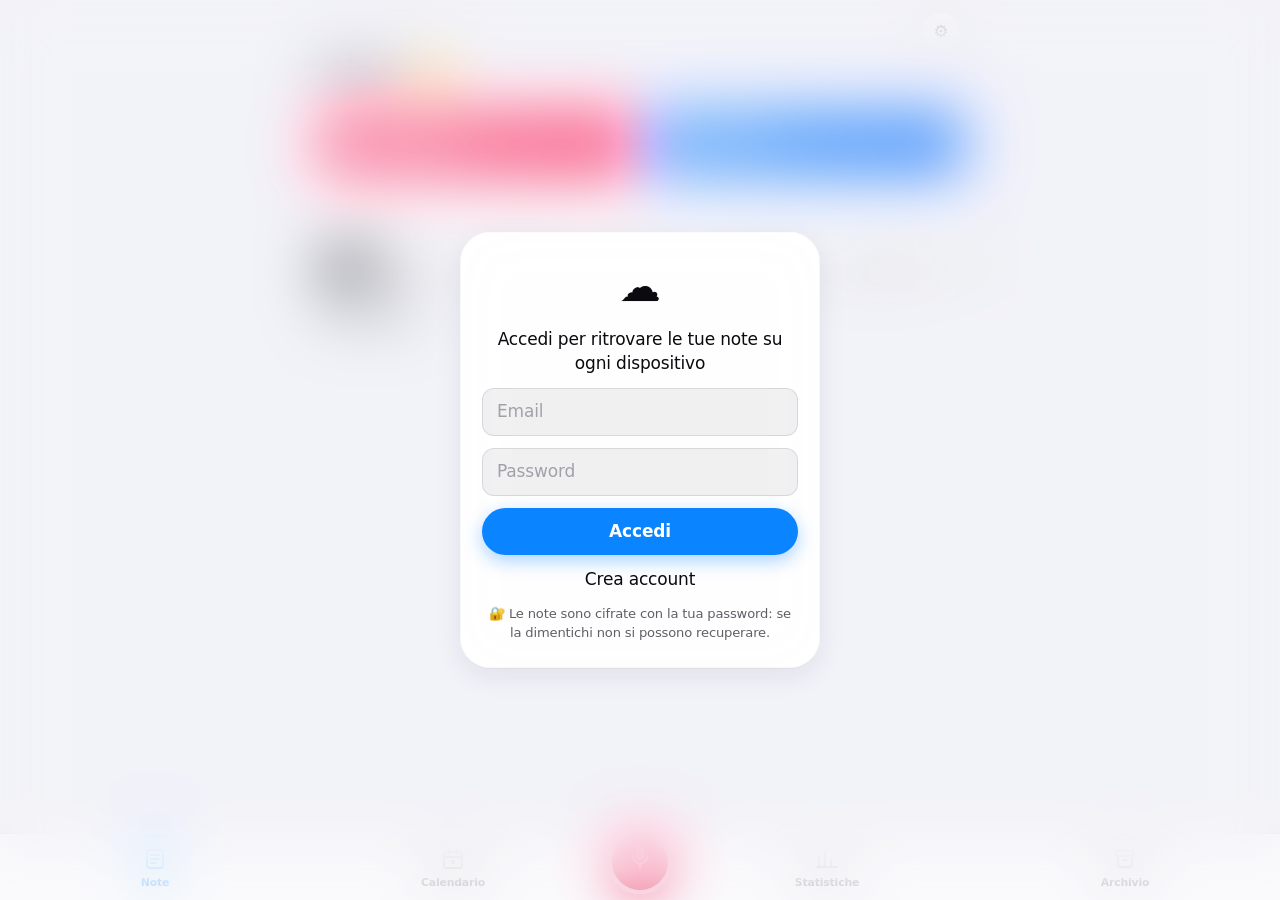
==== commit 7e29bc89: "Smistamento automatico con avviso, nota vuota, Registra/Scrivi ben visibili, nuova barra in basso, p" ====
--- a/index.html
+++ b/index.html
@@ -3,7 +3,7 @@
 <head>
 <meta charset="utf-8">
 <meta name="viewport" content="width=device-width,initial-scale=1,viewport-fit=cover">
-<meta http-equiv="Content-Security-Policy" content="default-src 'self'; script-src 'self' https://cdn.jsdelivr.net 'wasm-unsafe-eval'; worker-src 'self' blob: https://cdn.jsdelivr.net; connect-src 'self' https://cdn.jsdelivr.net https://huggingface.co https://*.huggingface.co https://*.hf.co https://*.supabase.co wss://*.supabase.co https://api.open-meteo.com; img-src 'self' data: blob:; media-src 'self' blob:; style-src 'self' 'unsafe-inline'">
+<meta http-equiv="Content-Security-Policy" content="default-src 'self'; script-src 'self' https://cdn.jsdelivr.net 'wasm-unsafe-eval'; worker-src 'self' blob: https://cdn.jsdelivr.net; connect-src 'self' https://cdn.jsdelivr.net https://tessdata.projectnaptha.com https://huggingface.co https://*.huggingface.co https://*.hf.co https://*.supabase.co wss://*.supabase.co https://api.open-meteo.com; img-src 'self' data: blob:; media-src 'self' blob:; style-src 'self' 'unsafe-inline'">
 <meta name="theme-color" content="#c9d6ff">
 <meta name="apple-mobile-web-app-capable" content="yes">
 <title>Note Vocali</title>
@@ -34,6 +34,10 @@
   <!-- NOTE -->
   <section id="viewNotes" class="view">
     <div id="home">
+      <div class="quick">
+        <button type="button" class="qbtn rec" data-rec><span class="qi">🎙️</span><span><b>Registra</b><small>Parla, scrivo io</small></span></button>
+        <button type="button" class="qbtn write" data-write><span class="qi">✍️</span><span><b>Scrivi</b><small>Nota a mano</small></span></button>
+      </div>
       <div class="searchwrap"><input id="search" type="search" placeholder="Cerca"></div>
       <div id="filters" class="filters" role="tablist">
         <button class="fchip on" data-f="">Tutte</button>
@@ -44,18 +48,28 @@
         <button class="fchip" data-f="photo">📷 Con foto</button>
         <button class="fchip" data-f="lists">✅ Liste</button>
       </div>
+      <div id="welcome" class="welcome hidden">
+        <h3>Benvenuta 👋</h3>
+        <ol>
+          <li><b>Tocca il microfono rosso</b> in basso e parla: il testo si scrive da solo.</li>
+          <li>Mentre parli scegli la <b>raccolta</b> (Idee, Spesa, Lavoro…).</li>
+          <li>Di' date e orari (“mercoledì alle 10 dentista”) e finiscono nel <b>Calendario</b>.</li>
+          <li>Nella raccolta <b>Spesa</b> le cose da comprare diventano una lista da spuntare.</li>
+        </ol>
+        <button type="button" class="pill" data-close>Ho capito</button>
+      </div>
       <div id="spark" class="spark hidden"></div>
       <div id="upcoming" class="upcoming hidden"></div>
       <div id="todo" class="upcoming hidden"></div>
       <div id="agenda" class="hidden"></div>
-      <div class="sectionhead"><h2>Raccolte</h2><span class="headright"><span id="syncIcon" class="syncpill hidden"></span><button type="button" class="pill writenew" data-write>✍️ Nuova</button></span></div>
+      <div class="sectionhead"><h2>Raccolte</h2><span class="headright"><span id="syncIcon" class="syncpill hidden"></span></span></div>
       <div id="folders" class="folders"></div>
       <ul id="results" class="notes grouped hidden"></ul>
     </div>
     <div id="folderView" class="hidden">
       <div class="folderhead">
         <span id="folderCount" class="muted small"></span>
-        <span class="headright"><button type="button" class="pill writenew" data-write>✍️ Nuova</button><button id="btnEditCat" type="button" class="pill iconbtn" aria-label="Modifica raccolta">✏️</button></span>
+        <span class="headright"><button type="button" class="pill writenew primarypill" data-write>＋ Scrivi</button><button type="button" class="pill writenew recpill" data-rec>🎙️ Registra</button><button id="btnEditCat" type="button" class="pill iconbtn" aria-label="Modifica raccolta">✏️</button></span>
       </div>
       <h2 id="folderTitle" class="hidden"></h2>
       <ul id="notes" class="notes grouped"></ul>
@@ -99,13 +113,11 @@
 
 <!-- Barra in basso -->
 <nav class="tabbar" role="tablist">
-  <div class="tabs">
-    <button class="tab on" data-view="viewNotes" role="tab"><span class="ti"><svg viewBox="0 0 24 24" width="24" height="24" fill="none" stroke="currentColor" stroke-width="1.8" stroke-linecap="round" stroke-linejoin="round" aria-hidden="true"><rect x="4" y="3" width="16" height="18" rx="3"/><path d="M8 8h8M8 12h8M8 16h5"/></svg></span><span>Note</span></button>
-    <button class="tab" data-view="viewCal" role="tab"><span class="ti"><svg viewBox="0 0 24 24" width="24" height="24" fill="none" stroke="currentColor" stroke-width="1.8" stroke-linecap="round" stroke-linejoin="round" aria-hidden="true"><rect x="3" y="5" width="18" height="16" rx="3"/><path d="M3 10h18M8 3v4M16 3v4"/><circle cx="12" cy="15" r="1.3" fill="currentColor"/></svg></span><span>Calendario</span></button>
-    <button class="tab" data-view="viewStats" role="tab"><span class="ti"><svg viewBox="0 0 24 24" width="24" height="24" fill="none" stroke="currentColor" stroke-width="1.8" stroke-linecap="round" stroke-linejoin="round" aria-hidden="true"><path d="M4 20V10M10 20V4M16 20v-7M22 20H2"/></svg></span><span>Statistiche</span></button>
-    <button class="tab" data-view="viewArch" role="tab"><span class="ti"><svg viewBox="0 0 24 24" width="24" height="24" fill="none" stroke="currentColor" stroke-width="1.8" stroke-linecap="round" stroke-linejoin="round" aria-hidden="true"><rect x="3" y="4" width="18" height="5" rx="1.5"/><path d="M5 9v9a2 2 0 0 0 2 2h10a2 2 0 0 0 2-2V9M10 13h4"/></svg></span><span>Archivio</span></button>
-  </div>
-  <button id="btnRec" class="fab" aria-label="Registra"><span class="mic"><svg viewBox="0 0 24 24" width="28" height="28" fill="none" stroke="currentColor" stroke-width="2" stroke-linecap="round" stroke-linejoin="round" aria-hidden="true"><rect x="9" y="3" width="6" height="11" rx="3" fill="currentColor"/><path d="M5.5 11a6.5 6.5 0 0 0 13 0M12 17.5V21"/></svg></span></button>
+  <button class="tab on" data-view="viewNotes" role="tab" aria-label="Note"><span class="ti"><svg viewBox="0 0 24 24" width="24" height="24" fill="none" stroke="currentColor" stroke-width="1.8" stroke-linecap="round" stroke-linejoin="round" aria-hidden="true"><rect x="4" y="3" width="16" height="18" rx="3"/><path d="M8 8h8M8 12h8M8 16h5"/></svg></span><span class="tl">Note</span></button>
+  <button class="tab" data-view="viewCal" role="tab" aria-label="Calendario"><span class="ti"><svg viewBox="0 0 24 24" width="24" height="24" fill="none" stroke="currentColor" stroke-width="1.8" stroke-linecap="round" stroke-linejoin="round" aria-hidden="true"><rect x="3" y="5" width="18" height="16" rx="3"/><path d="M3 10h18M8 3v4M16 3v4"/><circle cx="12" cy="15" r="1.3" fill="currentColor"/></svg></span><span class="tl">Calendario</span></button>
+  <div class="fabslot"><button id="btnRec" class="fab" aria-label="Registra una nota vocale"><span class="mic"><svg viewBox="0 0 24 24" width="28" height="28" fill="none" stroke="currentColor" stroke-width="2" stroke-linecap="round" stroke-linejoin="round" aria-hidden="true"><rect x="9" y="3" width="6" height="11" rx="3" fill="currentColor"/><path d="M5.5 11a6.5 6.5 0 0 0 13 0M12 17.5V21"/></svg></span></button></div>
+  <button class="tab" data-view="viewStats" role="tab" aria-label="Statistiche"><span class="ti"><svg viewBox="0 0 24 24" width="24" height="24" fill="none" stroke="currentColor" stroke-width="1.8" stroke-linecap="round" stroke-linejoin="round" aria-hidden="true"><path d="M4 20V10M10 20V4M16 20v-7M22 20H2"/></svg></span><span class="tl">Statistiche</span></button>
+  <button class="tab" data-view="viewArch" role="tab" aria-label="Archivio"><span class="ti"><svg viewBox="0 0 24 24" width="24" height="24" fill="none" stroke="currentColor" stroke-width="1.8" stroke-linecap="round" stroke-linejoin="round" aria-hidden="true"><rect x="3" y="4" width="18" height="5" rx="1.5"/><path d="M5 9v9a2 2 0 0 0 2 2h10a2 2 0 0 0 2-2V9M10 13h4"/></svg></span><span class="tl">Archivio</span></button>
 </nav>
 
 <!-- Pannello registrazione -->
@@ -127,11 +139,14 @@
 
 <dialog id="viewer" class="viewer">
   <img id="viewerImg" alt="Foto della nota">
+  <p id="viewerText" class="viewertext hidden"></p>
   <div class="viewerbar">
     <button type="button" id="viewerDel" class="pill danger">🗑️ Elimina</button>
     <button type="button" id="viewerClose" class="pill">Chiudi</button>
   </div>
 </dialog>
+
+<div id="printView" aria-hidden="true"></div>
 
 <div id="toast" class="toast hidden" role="status">Nota eliminata <button type="button" id="btnUndo">Annulla</button></div>
 
@@ -142,6 +157,7 @@
       <select id="noteCat" class="catselect"></select>
       <button type="button" id="btnSave" class="link strong">Fine</button>
     </div>
+    <div id="placed" class="placed hidden"></div>
     <input id="noteTitle" class="titleinput" placeholder="Titolo">
     <div id="noteMeta" class="muted small"></div>
     <audio id="noteAudio" controls class="hidden"></audio>
@@ -249,10 +265,11 @@
     <label>Raccolte (una per riga)
       <textarea id="catsInput" rows="6"></textarea>
     </label>
+    <button type="button" id="btnExportPdf" class="pill">📄 Esporta tutte le note in PDF</button>
     <button type="button" id="btnFaceIdSetup">🙂 Attiva Face ID</button>
     <button type="button" id="btnPin">🔒 Cambia PIN</button>
     <button type="button" id="btnLogout" class="danger hidden">Esci dall'account</button>
-    <div class="row"><button id="btnSaveSettings" class="primary">Salva</button></div>
+    <div class="row"><button id="btnSaveSettings" class="primary">Fine</button></div>
   </form>
 </dialog>
 
@@ -282,7 +299,6 @@
 <script src="insights.js"></script>
 <script src="cloud.js"></script>
 <script src="vendor/sortable.min.js"></script>
-<script src="vendor/d3-hierarchy.min.js"></script>
 <script src="app.js"></script>
 </body>
 </html>
--- a/style.css
+++ b/style.css
@@ -311,7 +311,7 @@
 .ph.loading{display:grid;place-items:center;font-size:1.3rem}
 label.addbtn{display:grid;place-items:center;cursor:pointer}
 .viewer{background:rgba(0,0,0,.92);width:100%;max-width:100%;height:100%;max-height:100%;margin:0;border-radius:0;display:none;padding:calc(10px + env(safe-area-inset-top)) 10px calc(16px + env(safe-area-inset-bottom))}
-.viewer[open]{display:grid;grid-template-rows:1fr auto;gap:12px;animation:fade .2s ease}
+.viewer[open]{display:grid;grid-template-rows:1fr auto auto;gap:12px;animation:fade .2s ease}
 .viewer img{width:100%;height:100%;object-fit:contain;min-height:0}
 .viewerbar{display:flex;justify-content:space-between}
 .viewerbar .pill{background:rgba(255,255,255,.14);color:#fff}
@@ -353,18 +353,87 @@
 .help{font-size:.84rem;color:var(--text)}
 .help summary{color:var(--accent);font-weight:600;cursor:pointer;padding:4px 0}
 .help p{margin:8px 0;line-height:1.45}
-/* Bolle delle parole */
-.bubbles{position:relative;width:100%;min-height:120px;margin-top:4px}
-.bubble{position:absolute;border-radius:50%;display:grid;place-content:center;justify-items:center;gap:0;padding:4px;color:#fff;text-align:center;overflow:hidden;
-  background:radial-gradient(circle at 30% 25%,hsl(var(--h) 100% 82%),hsl(var(--h) 85% 62%) 45%,hsl(calc(var(--h) + 25) 80% 48%));
-  box-shadow:inset 0 2px 3px rgba(255,255,255,.55),inset 0 -8px 16px hsl(var(--h) 80% 30% / .35),0 8px 22px hsl(var(--h) 80% 45% / .35);
-  animation:pop .55s cubic-bezier(.2,1.4,.4,1) both;animation-delay:var(--delay);transition:transform .25s cubic-bezier(.3,1.6,.5,1),filter .25s}
-.bubble::after{content:"";position:absolute;top:10%;left:18%;width:38%;height:24%;border-radius:50%;background:linear-gradient(rgba(255,255,255,.55),rgba(255,255,255,0));transform:rotate(-20deg);pointer-events:none}
-.bubble .bw{font-weight:750;letter-spacing:-.02em;line-height:1.05;white-space:nowrap;text-shadow:0 1px 2px hsl(var(--h) 80% 25% / .45)}
-.bubble .bc{font-size:.68rem;font-weight:700;opacity:.85}
-.bubble:active{transform:scale(.92)}
-.bubble.sel{transform:scale(1.08);z-index:2;box-shadow:0 0 0 4px var(--bg),0 0 0 6px hsl(var(--h) 85% 58%),0 12px 30px hsl(var(--h) 80% 45% / .45)}
-.bubbles:has(.sel) .bubble:not(.sel){filter:saturate(.35) opacity(.55)}
-@keyframes pop{from{transform:scale(0);opacity:0}}
-.worddetail{margin-top:14px;animation:fade .3s ease}
-.worddetail h4{margin:0 4px 8px;font-size:.95rem}
+/* Esportazione PDF */
+#printView{display:none}
+@media print{
+  body{background:#fff!important;color:#000;padding:0}
+  body > *:not(#printView){display:none!important}
+  #printView{display:block;font:12pt/1.45 var(--font);color:#000}
+  #printView h1{font-size:22pt;margin:0 0 4pt}
+  #printView h2{font-size:15pt;margin:18pt 0 6pt;border-bottom:1px solid #ccc;padding-bottom:4pt;break-after:avoid}
+  #printView h3{font-size:12.5pt;margin:0 0 2pt}
+  #printView article{break-inside:avoid;margin:0 0 12pt}
+  #printView .pmeta{color:#666;font-size:9.5pt;margin:0 0 4pt}
+  #printView ul{margin:4pt 0;padding-left:14pt;list-style:none}
+  #printView p{margin:4pt 0;white-space:pre-wrap}
+  #printView .pphotos{display:flex;flex-wrap:wrap;gap:6pt}
+  #printView img{max-width:45%;max-height:180pt;border-radius:6pt}
+}
+/* Benvenuto */
+.welcome{border-radius:var(--r-lg);padding:16px 18px;margin-bottom:16px;background:linear-gradient(135deg,color-mix(in srgb,var(--accent) 16%,transparent),color-mix(in srgb,var(--accent2) 14%,transparent)),var(--glass);-webkit-backdrop-filter:var(--blur);backdrop-filter:var(--blur);box-shadow:inset 0 .5px 0 var(--edge),var(--shadow)}
+.welcome h3{margin:0 0 8px;font-size:1.15rem}
+.welcome ol{margin:0 0 12px;padding-left:20px;display:grid;gap:6px;font-size:.95rem}
+
+/* =========================================================
+   Leggibilità prima di tutto: superfici solide, contrasto alto
+   ========================================================= */
+:root{--glass:rgba(255,255,255,.92);--glass-hi:#fff;--glass-lo:rgba(118,118,128,.10);--bg:#f2f2f7;--muted:#5f5f68}
+@media (prefers-color-scheme:dark){:root:not([data-theme="light"]){--glass:rgba(28,28,30,.94);--glass-hi:#1c1c1e;--glass-lo:rgba(118,118,128,.22);--bg:#000;--muted:#a1a1a8}}
+:root[data-theme="dark"]{--glass:rgba(28,28,30,.94);--glass-hi:#1c1c1e;--glass-lo:rgba(118,118,128,.22);--bg:#000;--muted:#a1a1a8}
+.bg{opacity:.35}
+
+/* ---------- Barra in basso: 4 schede + microfono al centro ---------- */
+.tabbar{left:0;right:0;bottom:0;gap:0;padding:6px 6px calc(6px + env(safe-area-inset-bottom));pointer-events:auto;justify-content:space-around;align-items:flex-end;
+  background:var(--glass-hi);border-top:.5px solid var(--hair);box-shadow:0 -6px 24px rgba(0,0,0,.06)}
+.tab{flex:1;min-width:0;display:flex;flex-direction:column;align-items:center;gap:3px;padding:6px 2px 4px;border-radius:12px;color:var(--muted);font-size:.68rem;font-weight:600;background:none!important;box-shadow:none!important;position:relative}
+.tab .ti{height:26px}
+.tab .tl{white-space:nowrap}
+.tab.on{color:var(--accent)}
+.tab.on .tl{font-weight:800}
+.tab.on::before{content:"";position:absolute;top:-6px;left:50%;width:28px;height:3px;border-radius:0 0 3px 3px;background:var(--accent);transform:translateX(-50%)}
+.fabslot{flex:0 0 76px;display:flex;justify-content:center}
+.fab{width:64px;height:64px;margin-top:-26px;border:4px solid var(--bg)}
+body{padding-bottom:calc(96px + env(safe-area-inset-bottom))}
+.toast{bottom:calc(100px + env(safe-area-inset-bottom))}
+
+/* ---------- Azioni rapide in Home ---------- */
+.quick{display:grid;grid-template-columns:1fr 1fr;gap:10px;margin:0 0 14px}
+.qbtn{display:flex;align-items:center;gap:12px;text-align:left;padding:14px;border-radius:18px;color:#fff;min-height:68px}
+.qbtn .qi{width:40px;height:40px;border-radius:12px;display:grid;place-items:center;font-size:1.3rem;background:rgba(255,255,255,.22);flex:0 0 40px}
+.qbtn b{display:block;font-size:1.05rem}
+.qbtn small{display:block;font-size:.75rem;opacity:.9;font-weight:500}
+.qbtn.rec{background:linear-gradient(135deg,#ff4d6d,#e5254b);box-shadow:0 8px 20px rgba(229,37,75,.3)}
+.qbtn.write{background:linear-gradient(135deg,#2f7bff,#1a5fe0);box-shadow:0 8px 20px rgba(26,95,224,.3)}
+.primarypill{background:var(--accent)!important;color:#fff}
+.recpill{background:var(--rec)!important;color:#fff}
+.folderhead .headright{gap:6px}
+
+/* ---------- Dove è finita la nota ---------- */
+.placed{display:flex;align-items:center;justify-content:space-between;gap:10px;padding:10px 12px;border-radius:14px;font-size:.92rem;
+  background:hsl(var(--h) 85% 55% / .14);border:1px solid hsl(var(--h) 80% 50% / .35)}
+.placed .link{padding:2px 4px;font-weight:700}
+.chip.auto{font-weight:700}
+.chip.auto.on{background:linear-gradient(135deg,#7b61ff,#2f7bff)}
+
+/* ---------- Parole più usate: pannello sci-fi ---------- */
+.bubbles{position:relative;border-radius:16px;padding:14px 12px 10px;overflow:hidden;color:#bff6ff;
+  background:radial-gradient(120% 80% at 50% 0%,#0e2a3a,#05090f 70%);
+  font-family:ui-monospace,"SF Mono",Menlo,Consolas,monospace;
+  box-shadow:inset 0 0 0 1px rgba(0,229,255,.25),inset 0 0 40px rgba(0,229,255,.08)}
+.bubbles::before{content:"";position:absolute;inset:0;pointer-events:none;
+  background:linear-gradient(rgba(0,229,255,.06) 1px,transparent 1px) 0 0/100% 22px,linear-gradient(90deg,rgba(0,229,255,.05) 1px,transparent 1px) 0 0/22px 100%}
+.bubbles::after{content:"";position:absolute;left:0;right:0;height:60px;top:-60px;pointer-events:none;background:linear-gradient(transparent,rgba(0,229,255,.12),transparent);animation:scan 3.2s linear infinite}
+@keyframes scan{to{top:100%}}
+.hudhead{position:relative;display:flex;justify-content:space-between;font-size:.66rem;letter-spacing:.14em;color:#4fd9ec;margin-bottom:8px;text-shadow:0 0 6px rgba(0,229,255,.6)}
+.hudrow{position:relative;width:100%;display:grid;grid-template-columns:24px minmax(0,38%) 1fr 30px;align-items:center;gap:8px;padding:6px 4px;border-radius:6px;color:inherit;text-align:left;animation:hudin .5s ease both;animation-delay:var(--d)}
+.hudrow + .hudrow{border-top:1px dashed rgba(0,229,255,.12)}
+.hudi{font-size:.68rem;color:#3aa9bb}
+.hudw{font-size:.9rem;font-weight:700;text-transform:uppercase;letter-spacing:.06em;white-space:nowrap;overflow:hidden;text-overflow:ellipsis;color:#e6fdff}
+.hudbar{height:8px;border-radius:2px;background:rgba(0,229,255,.1);overflow:hidden}
+.hudbar i{display:block;height:100%;width:var(--p);background:linear-gradient(90deg,#00e5ff,#7c4dff 70%,#ff2bd6);box-shadow:0 0 10px rgba(0,229,255,.7);animation:fill .9s cubic-bezier(.2,.8,.2,1) both;animation-delay:var(--d)}
+.hudc{text-align:right;font-weight:700;color:#7ff3ff;font-size:.85rem}
+.hudrow:first-of-type .hudw,.hudrow:nth-of-type(2) .hudw{color:#fff;text-shadow:0 0 8px rgba(0,229,255,.8)}
+.hudrow.sel{background:rgba(0,229,255,.14);box-shadow:inset 0 0 0 1px rgba(0,229,255,.6)}
+.hudempty{position:relative;margin:6px 0;font-size:.8rem;color:#4fd9ec}
+@keyframes hudin{from{opacity:0;transform:translateX(-8px)}}
+@keyframes fill{from{width:0}}
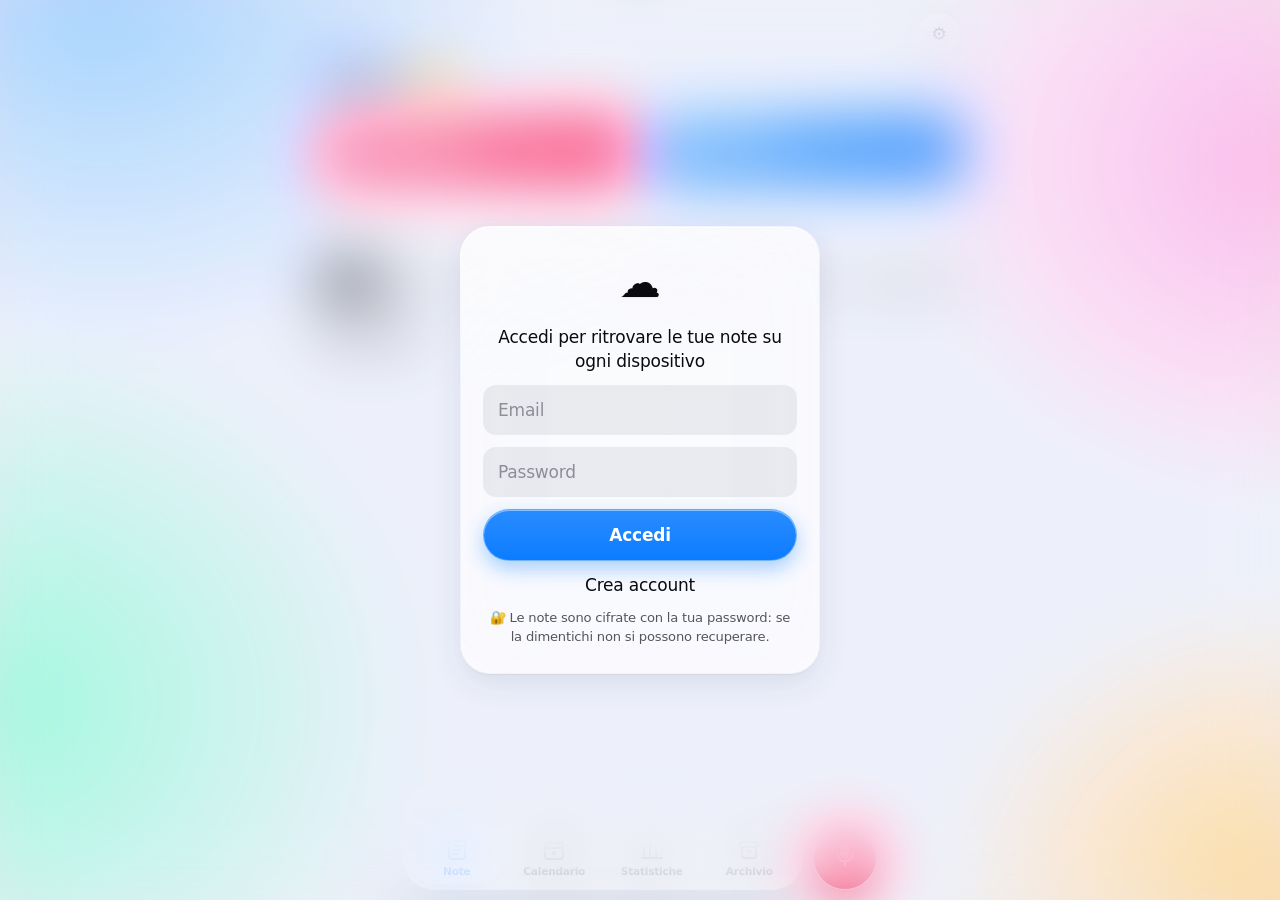
==== commit fb9def13: "Grafica Liquid Glass: barra a capsula fluttuante con lente, barra in alto compatta, vetro con rifles" ====
--- a/index.html
+++ b/index.html
@@ -4,7 +4,7 @@
 <meta charset="utf-8">
 <meta name="viewport" content="width=device-width,initial-scale=1,viewport-fit=cover">
 <meta http-equiv="Content-Security-Policy" content="default-src 'self'; script-src 'self' https://cdn.jsdelivr.net 'wasm-unsafe-eval'; worker-src 'self' blob: https://cdn.jsdelivr.net; connect-src 'self' https://cdn.jsdelivr.net https://tessdata.projectnaptha.com https://huggingface.co https://*.huggingface.co https://*.hf.co https://*.supabase.co wss://*.supabase.co https://api.open-meteo.com; img-src 'self' data: blob:; media-src 'self' blob:; style-src 'self' 'unsafe-inline'">
-<meta name="theme-color" content="#c9d6ff">
+<meta name="theme-color" content="#eef0f7">
 <meta name="apple-mobile-web-app-capable" content="yes">
 <title>Note Vocali</title>
 <link rel="manifest" href="manifest.json">
@@ -16,6 +16,11 @@
 <body>
 <div class="bg" aria-hidden="true"></div>
 
+<div id="miniBar" class="minibar" aria-hidden="true">
+  <button id="miniBack" type="button" class="navback hidden">‹ Raccolte</button>
+  <span id="miniTitle"></span>
+</div>
+
 <header class="top">
   <div class="topbar">
     <button id="navBack" type="button" class="navback hidden">‹ Raccolte</button>
@@ -113,11 +118,14 @@
 
 <!-- Barra in basso -->
 <nav class="tabbar" role="tablist">
-  <button class="tab on" data-view="viewNotes" role="tab" aria-label="Note"><span class="ti"><svg viewBox="0 0 24 24" width="24" height="24" fill="none" stroke="currentColor" stroke-width="1.8" stroke-linecap="round" stroke-linejoin="round" aria-hidden="true"><rect x="4" y="3" width="16" height="18" rx="3"/><path d="M8 8h8M8 12h8M8 16h5"/></svg></span><span class="tl">Note</span></button>
-  <button class="tab" data-view="viewCal" role="tab" aria-label="Calendario"><span class="ti"><svg viewBox="0 0 24 24" width="24" height="24" fill="none" stroke="currentColor" stroke-width="1.8" stroke-linecap="round" stroke-linejoin="round" aria-hidden="true"><rect x="3" y="5" width="18" height="16" rx="3"/><path d="M3 10h18M8 3v4M16 3v4"/><circle cx="12" cy="15" r="1.3" fill="currentColor"/></svg></span><span class="tl">Calendario</span></button>
-  <div class="fabslot"><button id="btnRec" class="fab" aria-label="Registra una nota vocale"><span class="mic"><svg viewBox="0 0 24 24" width="28" height="28" fill="none" stroke="currentColor" stroke-width="2" stroke-linecap="round" stroke-linejoin="round" aria-hidden="true"><rect x="9" y="3" width="6" height="11" rx="3" fill="currentColor"/><path d="M5.5 11a6.5 6.5 0 0 0 13 0M12 17.5V21"/></svg></span></button></div>
-  <button class="tab" data-view="viewStats" role="tab" aria-label="Statistiche"><span class="ti"><svg viewBox="0 0 24 24" width="24" height="24" fill="none" stroke="currentColor" stroke-width="1.8" stroke-linecap="round" stroke-linejoin="round" aria-hidden="true"><path d="M4 20V10M10 20V4M16 20v-7M22 20H2"/></svg></span><span class="tl">Statistiche</span></button>
-  <button class="tab" data-view="viewArch" role="tab" aria-label="Archivio"><span class="ti"><svg viewBox="0 0 24 24" width="24" height="24" fill="none" stroke="currentColor" stroke-width="1.8" stroke-linecap="round" stroke-linejoin="round" aria-hidden="true"><rect x="3" y="4" width="18" height="5" rx="1.5"/><path d="M5 9v9a2 2 0 0 0 2 2h10a2 2 0 0 0 2-2V9M10 13h4"/></svg></span><span class="tl">Archivio</span></button>
+  <div class="tabs">
+    <span class="lens" aria-hidden="true"></span>
+    <button class="tab on" data-view="viewNotes" role="tab" aria-label="Note"><span class="ti"><svg viewBox="0 0 24 24" width="24" height="24" fill="none" stroke="currentColor" stroke-width="1.8" stroke-linecap="round" stroke-linejoin="round" aria-hidden="true"><rect x="4" y="3" width="16" height="18" rx="3"/><path d="M8 8h8M8 12h8M8 16h5"/></svg></span><span class="tl">Note</span></button>
+    <button class="tab" data-view="viewCal" role="tab" aria-label="Calendario"><span class="ti"><svg viewBox="0 0 24 24" width="24" height="24" fill="none" stroke="currentColor" stroke-width="1.8" stroke-linecap="round" stroke-linejoin="round" aria-hidden="true"><rect x="3" y="5" width="18" height="16" rx="3"/><path d="M3 10h18M8 3v4M16 3v4"/><circle cx="12" cy="15" r="1.3" fill="currentColor"/></svg></span><span class="tl">Calendario</span></button>
+    <button class="tab" data-view="viewStats" role="tab" aria-label="Statistiche"><span class="ti"><svg viewBox="0 0 24 24" width="24" height="24" fill="none" stroke="currentColor" stroke-width="1.8" stroke-linecap="round" stroke-linejoin="round" aria-hidden="true"><path d="M4 20V10M10 20V4M16 20v-7M22 20H2"/></svg></span><span class="tl">Statistiche</span></button>
+    <button class="tab" data-view="viewArch" role="tab" aria-label="Archivio"><span class="ti"><svg viewBox="0 0 24 24" width="24" height="24" fill="none" stroke="currentColor" stroke-width="1.8" stroke-linecap="round" stroke-linejoin="round" aria-hidden="true"><rect x="3" y="4" width="18" height="5" rx="1.5"/><path d="M5 9v9a2 2 0 0 0 2 2h10a2 2 0 0 0 2-2V9M10 13h4"/></svg></span><span class="tl">Archivio</span></button>
+  </div>
+  <button id="btnRec" class="fab" aria-label="Registra una nota vocale"><span class="mic"><svg viewBox="0 0 24 24" width="28" height="28" fill="none" stroke="currentColor" stroke-width="2" stroke-linecap="round" stroke-linejoin="round" aria-hidden="true"><rect x="9" y="3" width="6" height="11" rx="3" fill="currentColor"/><path d="M5.5 11a6.5 6.5 0 0 0 13 0M12 17.5V21"/></svg></span></button>
 </nav>
 
 <!-- Pannello registrazione -->
--- a/style.css
+++ b/style.css
@@ -1,290 +1,265 @@
-/* =========================================================
-   Note Vocali — stile iOS 26 (Liquid Glass)
-   ========================================================= */
+/* =========================================================================
+   Note Vocali — Liquid Glass (iOS 26)
+   Vetro per i comandi (barre, pulsanti, schede), vetro "denso" per i
+   contenuti, così tutto resta leggibile a colpo d'occhio.
+   ========================================================================= */
+
+/* ---------- Colori e materiali ---------- */
 :root{
-  --font:-apple-system,BlinkMacSystemFont,"SF Pro Display","SF Pro Text",system-ui,"Segoe UI",sans-serif;
-  --text:#0b0b0f; --muted:#6c6c75; --faint:#a1a1aa;
-  --accent:#0a84ff; --accent2:#5e5ce6; --rec:#ff375f; --ok:#30d158; --danger:#ff3b30;
-  --bg:#f2f2f7;
-  --glass:rgba(255,255,255,.58); --glass-hi:rgba(255,255,255,.78); --glass-lo:rgba(255,255,255,.35);
-  --edge:rgba(255,255,255,.9); --hair:rgba(60,60,67,.13);
-  --shadow:0 1px 1px rgba(0,0,0,.03),0 8px 28px rgba(20,20,60,.08);
-  --shadow-lg:0 20px 60px rgba(20,20,60,.18);
-  --blur:saturate(180%) blur(28px);
-  --r-lg:26px; --r-md:18px; --r-sm:12px;
-  --b1:#c7d7ff; --b2:#ffd9ec; --b3:#d3f5ea;
+  --font:-apple-system,BlinkMacSystemFont,"SF Pro Display","SF Pro Text",system-ui,"Segoe UI",Roboto,sans-serif;
+  --text:#0a0a0f; --muted:#55555f; --faint:#8e8e98;
+  --accent:#0a7cff; --accent2:#6a4cff; --rec:#ff2d55; --ok:#1fbf5b; --danger:#ff3b30;
+  --bg:#eef0f7;
+  --b1:#9ec5ff; --b2:#ffb3d9; --b3:#a8f0d8; --b4:#ffd59e;
+
+  /* vetro */
+  --glass-clear:rgba(255,255,255,.28);     /* comandi: barre, pulsanti */
+  --glass:rgba(255,255,255,.62);           /* contenuti: schede, liste */
+  --glass-thick:rgba(250,250,253,.86);     /* fogli e menu sopra ai contenuti */
+  --glass-lo:rgba(118,118,128,.12);        /* campi, sfondi secondari */
+  --rim-a:rgba(255,255,255,.95);           /* riflesso del bordo */
+  --rim-b:rgba(255,255,255,.18);
+  --hair:rgba(60,60,67,.14);
+  --blur:blur(22px) saturate(190%);
+  --blur-strong:blur(34px) saturate(200%);
+  --lift:0 1px 1px rgba(0,0,0,.04),0 10px 30px rgba(30,40,90,.10);
+  --lift-lg:0 24px 60px rgba(20,30,80,.22);
+  --r-xl:30px; --r-lg:24px; --r-md:18px; --r-sm:13px;
 }
 @media (prefers-color-scheme:dark){:root:not([data-theme="light"]){
-  --text:#f5f5f7; --muted:#98989f; --faint:#636366;
-  --accent:#0a84ff; --bg:#000;
-  --glass:rgba(44,44,52,.55); --glass-hi:rgba(58,58,66,.75); --glass-lo:rgba(255,255,255,.06);
-  --edge:rgba(255,255,255,.14); --hair:rgba(84,84,88,.45);
-  --shadow:0 1px 1px rgba(0,0,0,.2),0 8px 28px rgba(0,0,0,.4);
-  --shadow-lg:0 20px 60px rgba(0,0,0,.6);
-  --b1:#1b2a5c; --b2:#4a1d3d; --b3:#0f3b36;
+  --text:#f5f5f8; --muted:#a6a6b0; --faint:#6e6e78;
+  --bg:#05060c; --b1:#173a8a; --b2:#5c1a52; --b3:#0d4a43; --b4:#4a2c0c;
+  --glass-clear:rgba(255,255,255,.08); --glass:rgba(32,33,42,.62); --glass-thick:rgba(24,25,32,.88); --glass-lo:rgba(118,118,128,.24);
+  --rim-a:rgba(255,255,255,.38); --rim-b:rgba(255,255,255,.04); --hair:rgba(84,84,92,.5);
+  --lift:0 1px 1px rgba(0,0,0,.3),0 10px 30px rgba(0,0,0,.45); --lift-lg:0 24px 60px rgba(0,0,0,.7);
 }}
 :root[data-theme="dark"]{
-  --text:#f5f5f7; --muted:#98989f; --faint:#636366;
-  --accent:#0a84ff; --bg:#000;
-  --glass:rgba(44,44,52,.55); --glass-hi:rgba(58,58,66,.75); --glass-lo:rgba(255,255,255,.06);
-  --edge:rgba(255,255,255,.14); --hair:rgba(84,84,88,.45);
-  --shadow:0 1px 1px rgba(0,0,0,.2),0 8px 28px rgba(0,0,0,.4);
-  --shadow-lg:0 20px 60px rgba(0,0,0,.6);
-  --b1:#1b2a5c; --b2:#4a1d3d; --b3:#0f3b36;
-}
+  --text:#f5f5f8; --muted:#a6a6b0; --faint:#6e6e78;
+  --bg:#05060c; --b1:#173a8a; --b2:#5c1a52; --b3:#0d4a43; --b4:#4a2c0c;
+  --glass-clear:rgba(255,255,255,.08); --glass:rgba(32,33,42,.62); --glass-thick:rgba(24,25,32,.88); --glass-lo:rgba(118,118,128,.24);
+  --rim-a:rgba(255,255,255,.38); --rim-b:rgba(255,255,255,.04); --hair:rgba(84,84,92,.5);
+  --lift:0 1px 1px rgba(0,0,0,.3),0 10px 30px rgba(0,0,0,.45); --lift-lg:0 24px 60px rgba(0,0,0,.7);
+}
+:root[data-theme="light"]{color-scheme:light} :root[data-theme="dark"]{color-scheme:dark}
+
+/* ---------- Base ---------- */
 *{box-sizing:border-box;-webkit-tap-highlight-color:transparent}
 html{background:var(--bg);min-height:100%;font-size:var(--fs,100%);color-scheme:light dark}
-:root[data-theme="light"]{color-scheme:light}:root[data-theme="dark"]{color-scheme:dark}
-body{margin:0;min-height:100vh;color:var(--text);font:1.0625rem/1.4 var(--font);letter-spacing:-.01em;background:var(--bg);
-  padding-bottom:calc(110px + env(safe-area-inset-bottom));-webkit-font-smoothing:antialiased}
-.bg{position:fixed;inset:0;z-index:-1;pointer-events:none;
-  background:radial-gradient(60vmax 50vmax at 0% 0%,var(--b1),transparent 60%),
-             radial-gradient(55vmax 50vmax at 100% 25%,var(--b2),transparent 60%),
-             radial-gradient(60vmax 55vmax at 30% 100%,var(--b3),transparent 60%)}
+body{margin:0;min-height:100vh;color:var(--text);font:1.0625rem/1.42 var(--font);letter-spacing:-.012em;background:transparent;
+  padding-bottom:calc(112px + env(safe-area-inset-bottom));-webkit-font-smoothing:antialiased;overscroll-behavior-y:none}
+.bg{position:fixed;inset:0;z-index:-1;pointer-events:none;background:
+  radial-gradient(55vmax 45vmax at 8% 0%,var(--b1),transparent 62%),
+  radial-gradient(50vmax 45vmax at 100% 18%,var(--b2),transparent 60%),
+  radial-gradient(55vmax 50vmax at 0% 78%,var(--b3),transparent 60%),
+  radial-gradient(45vmax 40vmax at 100% 100%,var(--b4),transparent 60%),var(--bg)}
 .hidden{display:none!important}
 .muted{color:var(--muted)} .small{font-size:.82rem} .center{text-align:center}
 button,input,select,textarea{font:inherit;color:inherit;letter-spacing:inherit}
-button{cursor:pointer;border:none;background:none;transition:transform .18s cubic-bezier(.3,.7,.4,1.4),background .2s,opacity .2s}
-button:active{transform:scale(.94)}
+button{cursor:pointer;border:none;background:none;padding:0;transition:transform .22s cubic-bezier(.3,.7,.4,1.5),background .2s,opacity .2s,box-shadow .2s}
+button:active{transform:scale(.95)}
 button:disabled{opacity:.5}
-
-/* Superficie vetro */
-.glass,.card,.pill,.folder,.grouped,.tabs,.fab,.sheetcard,dialog,.searchwrap,.upcoming,.banner,.toast,.lockcard{
-  background:var(--glass);-webkit-backdrop-filter:var(--blur);backdrop-filter:var(--blur);
-  box-shadow:inset 0 .5px 0 var(--edge),inset 0 0 0 .5px var(--glass-lo),var(--shadow)}
-
-/* Campi */
-input,select,textarea{width:100%;background:var(--glass-lo);border:.5px solid var(--hair);border-radius:var(--r-sm);padding:11px 14px;outline:none;-webkit-appearance:none;appearance:none}
-input:focus,textarea:focus,select:focus{border-color:var(--accent);box-shadow:0 0 0 3px color-mix(in srgb,var(--accent) 20%,transparent)}
+:focus-visible{outline:3px solid color-mix(in srgb,var(--accent) 55%,transparent);outline-offset:2px}
+
+/* ---------- Materiale vetro ----------
+   - riempimento traslucido + sfocatura dello sfondo
+   - bordo con riflesso (chiaro in alto a sinistra, sfuma in basso)
+   - luce interna in alto (specular) */
+.glass,.pill,.chip,.fchip,.tabs,.fab,.searchwrap,.qbtn,.seg,.addbtn,.evbtns button,.pausebtn,.toast,.minibar,
+.card,.folder,.grouped,.upcoming,.spark,.welcome,.tile,.statcard,.banner,.lockcard,.sheetcard,dialog.sheet,.placed{
+  position:relative;
+  -webkit-backdrop-filter:var(--blur);backdrop-filter:var(--blur);
+  border:1px solid transparent;
+  background:linear-gradient(var(--glass),var(--glass)) padding-box,
+             linear-gradient(140deg,var(--rim-a),var(--rim-b) 38%,var(--rim-b) 62%,color-mix(in srgb,var(--rim-a) 55%,transparent)) border-box;
+  box-shadow:inset 0 1px 0 color-mix(in srgb,var(--rim-a) 70%,transparent),var(--lift);
+}
+/* comandi: vetro più chiaro e "liquido" */
+.pill,.chip,.fchip,.tabs,.fab,.addbtn,.evbtns button,.pausebtn,.minibar,.searchwrap,.seg{
+  background:linear-gradient(var(--glass-clear),var(--glass-clear)) padding-box,
+             linear-gradient(140deg,var(--rim-a),var(--rim-b) 40%,var(--rim-b) 60%,color-mix(in srgb,var(--rim-a) 60%,transparent)) border-box;
+  -webkit-backdrop-filter:var(--blur-strong);backdrop-filter:var(--blur-strong);
+}
+/* fogli sopra ai contenuti: vetro denso */
+dialog.sheet,.sheetcard,.lockcard,.toast{
+  background:linear-gradient(var(--glass-thick),var(--glass-thick)) padding-box,
+             linear-gradient(160deg,var(--rim-a),var(--rim-b) 30%) border-box;
+  -webkit-backdrop-filter:blur(40px) saturate(200%);backdrop-filter:blur(40px) saturate(200%);
+}
+/* riflesso speculare morbido */
+.pill::after,.fab::after,.qbtn::after,.tabs::after,.folder::after{content:"";position:absolute;inset:0;border-radius:inherit;pointer-events:none;
+  background:radial-gradient(120% 70% at 20% 0%,rgba(255,255,255,.35),transparent 55%)}
+@media (prefers-color-scheme:dark){:root:not([data-theme="light"]) .pill::after,:root:not([data-theme="light"]) .tabs::after{opacity:.35}}
+:root[data-theme="dark"] .pill::after,:root[data-theme="dark"] .tabs::after{opacity:.35}
+
+/* Accessibilità: chi riduce la trasparenza vede superfici piene */
+@media (prefers-reduced-transparency:reduce){
+  :root{--glass:var(--glass-thick);--glass-clear:var(--glass-thick)}
+  .bg{opacity:.25}
+}
+@media (prefers-reduced-motion:reduce){*,*::before,*::after{animation:none!important;transition:none!important}}
+
+/* ---------- Campi ---------- */
+input,select,textarea{width:100%;background:var(--glass-lo);border:1px solid transparent;border-radius:var(--r-sm);padding:12px 14px;outline:none;-webkit-appearance:none;appearance:none}
+input:focus,textarea:focus,select:focus{border-color:var(--accent);background:color-mix(in srgb,var(--glass-lo) 60%,transparent);box-shadow:0 0 0 4px color-mix(in srgb,var(--accent) 18%,transparent)}
 ::placeholder{color:var(--faint)}
 textarea{resize:vertical;line-height:1.5}
-select{padding-right:32px;background-image:url("data:image/svg+xml,%3Csvg xmlns='http://www.w3.org/2000/svg' width='12' height='8'%3E%3Cpath d='M1 1l5 5 5-5' fill='none' stroke='%23999' stroke-width='2'/%3E%3C/svg%3E");background-repeat:no-repeat;background-position:right 12px center}
-label{display:grid;gap:6px;font-size:.85rem;color:var(--muted);font-weight:500}
-
-.pill{border-radius:999px;padding:8px 14px;font-size:.95rem;font-weight:550;display:inline-flex;align-items:center;gap:6px}
-.iconbtn{width:38px;height:38px;padding:0;justify-content:center;font-size:1.05rem}
-.primary{background:var(--accent)!important;color:#fff!important;border-radius:999px;padding:12px 18px;font-weight:600;box-shadow:0 6px 18px color-mix(in srgb,var(--accent) 35%,transparent)}
+select{padding-right:34px;background-image:url("data:image/svg+xml,%3Csvg xmlns='http://www.w3.org/2000/svg' width='12' height='8'%3E%3Cpath d='M1 1l5 5 5-5' fill='none' stroke='%23999' stroke-width='2'/%3E%3C/svg%3E");background-repeat:no-repeat;background-position:right 12px center}
+label{display:grid;gap:6px;font-size:.85rem;color:var(--muted);font-weight:600}
+
+/* ---------- Pulsanti ---------- */
+.pill{border-radius:999px;padding:9px 15px;font-size:.95rem;font-weight:600;display:inline-flex;align-items:center;gap:6px;min-height:40px}
+.iconbtn{width:42px;height:42px;padding:0;justify-content:center;font-size:1.1rem}
+.primary{border-radius:999px;padding:13px 20px;font-weight:700;color:#fff!important;border:1px solid rgba(255,255,255,.35)!important;
+  background:linear-gradient(180deg,color-mix(in srgb,var(--accent) 88%,#fff),var(--accent))!important;
+  box-shadow:inset 0 1px 0 rgba(255,255,255,.45),0 8px 20px color-mix(in srgb,var(--accent) 35%,transparent)!important}
+.primarypill{color:#fff!important;background:linear-gradient(180deg,color-mix(in srgb,var(--accent) 85%,#fff),var(--accent)) padding-box,linear-gradient(140deg,rgba(255,255,255,.8),rgba(255,255,255,.1)) border-box!important}
+.recpill{color:#fff!important;background:linear-gradient(180deg,color-mix(in srgb,var(--rec) 85%,#fff),var(--rec)) padding-box,linear-gradient(140deg,rgba(255,255,255,.8),rgba(255,255,255,.1)) border-box!important}
 .danger{color:var(--danger)!important}
-.link{color:var(--accent);font-weight:500;padding:6px 4px}
-.link.strong{font-weight:700}
+.link{color:var(--accent);font-weight:600;padding:8px 4px}
+.link.strong{font-weight:800}
 .row{display:flex;flex-wrap:wrap;gap:8px;justify-content:flex-end}
 
+/* ---------- Barra compatta in alto (compare scorrendo) ---------- */
+.minibar{position:fixed;z-index:25;left:50%;top:calc(8px + env(safe-area-inset-top));transform:translate(-50%,-140%);
+  display:flex;align-items:center;gap:10px;max-width:calc(100% - 32px);min-height:44px;padding:6px 18px;border-radius:999px;
+  font-weight:700;font-size:.98rem;transition:transform .35s cubic-bezier(.2,.9,.3,1.1)}
+.minibar.show{transform:translate(-50%,0)}
+.minibar #miniTitle{white-space:nowrap;overflow:hidden;text-overflow:ellipsis}
+.minibar .navback{font-size:.95rem;padding:2px 0}
+
 /* ---------- Testata ---------- */
-.top{max-width:680px;margin:0 auto;padding:calc(12px + env(safe-area-inset-top)) 20px 6px}
-.topbar{display:flex;align-items:center;justify-content:space-between;gap:10px;min-height:40px}
-.today{font-size:.8rem;font-weight:600;color:var(--muted);text-transform:uppercase;letter-spacing:.04em}
+.top{max-width:680px;margin:0 auto;padding:calc(12px + env(safe-area-inset-top)) 20px 4px}
+.topbar{display:flex;align-items:center;justify-content:space-between;gap:10px;min-height:44px}
+.today{font-size:.78rem;font-weight:700;color:var(--muted);text-transform:uppercase;letter-spacing:.06em}
+.navback{color:var(--accent);font-size:1.08rem;font-weight:650;padding:8px 2px;margin-left:-4px;display:flex;align-items:center;gap:2px;min-height:44px}
 .topactions{display:flex;gap:8px}
-.weather{font-weight:600}
+.weather{font-weight:700}
 .weather span:first-child{font-size:1.15rem}
-.largetitle{font-size:2.1rem;font-weight:800;letter-spacing:-.03em;margin:4px 0 0;line-height:1.1;white-space:nowrap;overflow:hidden;text-overflow:ellipsis}
-main{max-width:680px;margin:0 auto;padding:10px 16px 20px}
+.weather:empty{display:none}
+.largetitle{font-size:2.15rem;font-weight:800;letter-spacing:-.035em;margin:2px 0 0;line-height:1.1;white-space:nowrap;overflow:hidden;text-overflow:ellipsis}
+main{max-width:680px;margin:0 auto;padding:12px 16px 20px}
 .view{animation:fade .3s ease}
 @keyframes fade{from{opacity:0;transform:translateY(6px)}to{opacity:1;transform:none}}
 .banner{border-radius:var(--r-md);padding:10px 14px;font-size:.9rem;text-align:center;margin:0 0 12px}
 
-/* ---------- Ricerca ---------- */
-.searchwrap{border-radius:var(--r-sm);margin-bottom:14px;position:relative}
-.searchwrap::before{content:"⌕";position:absolute;left:13px;top:50%;transform:translateY(-52%);color:var(--faint);font-size:1.15rem}
-#search{background:transparent;border:none;padding-left:34px;box-shadow:none}
-
-/* ---------- Prossimi eventi ---------- */
-.upcoming{border-radius:var(--r-lg);padding:14px 16px;margin-bottom:18px}
-.upcoming h3{margin:0 0 8px;font-size:.8rem;text-transform:uppercase;letter-spacing:.05em;color:var(--muted)}
-.uprow{display:flex;align-items:center;gap:12px;padding:8px 0;border-top:.5px solid var(--hair);cursor:pointer}
+/* ---------- Azioni rapide ---------- */
+.quick{display:grid;grid-template-columns:1fr 1fr;gap:12px;margin:0 0 14px}
+.qbtn{display:flex;align-items:center;gap:12px;text-align:left;padding:14px;border-radius:var(--r-lg);color:#fff;min-height:72px;overflow:hidden}
+.qbtn .qi{width:42px;height:42px;border-radius:14px;display:grid;place-items:center;font-size:1.3rem;flex:0 0 42px;
+  background:rgba(255,255,255,.24);box-shadow:inset 0 1px 0 rgba(255,255,255,.5)}
+.qbtn b{display:block;font-size:1.06rem;font-weight:750}
+.qbtn small{display:block;font-size:.76rem;opacity:.92;font-weight:500}
+.qbtn.rec{background:linear-gradient(150deg,rgba(255,92,124,.92),rgba(229,30,72,.92)) padding-box,linear-gradient(140deg,rgba(255,255,255,.85),rgba(255,255,255,.08) 45%,rgba(255,255,255,.4)) border-box;box-shadow:inset 0 1px 0 rgba(255,255,255,.5),0 12px 26px rgba(229,30,72,.32)}
+.qbtn.write{background:linear-gradient(150deg,rgba(64,140,255,.92),rgba(20,92,226,.92)) padding-box,linear-gradient(140deg,rgba(255,255,255,.85),rgba(255,255,255,.08) 45%,rgba(255,255,255,.4)) border-box;box-shadow:inset 0 1px 0 rgba(255,255,255,.5),0 12px 26px rgba(20,92,226,.3)}
+
+/* ---------- Ricerca e filtri ---------- */
+.searchwrap{border-radius:999px;margin-bottom:12px;display:flex;align-items:center}
+.searchwrap::before{content:"";position:absolute;left:16px;top:50%;width:15px;height:15px;transform:translateY(-55%);
+  border:2px solid var(--muted);border-radius:50%;box-sizing:border-box}
+.searchwrap::after{content:"";position:absolute;left:29px;top:calc(50% + 4px);width:7px;height:2px;background:var(--muted);transform:rotate(45deg);border-radius:2px}
+#search{background:transparent;border:none;padding:12px 16px 12px 42px;box-shadow:none}
+.filters{display:flex;gap:8px;overflow-x:auto;scrollbar-width:none;margin:0 -16px 16px;padding:2px 16px 6px}
+.filters::-webkit-scrollbar{display:none}
+.fchip{flex:0 0 auto;border-radius:999px;padding:8px 15px;font-size:.88rem;font-weight:650;white-space:nowrap;min-height:38px}
+.fchip.on{color:#fff;background:linear-gradient(180deg,color-mix(in srgb,var(--text) 80%,#555),var(--text)) padding-box,linear-gradient(140deg,rgba(255,255,255,.6),rgba(255,255,255,.05)) border-box}
+@media (prefers-color-scheme:dark){:root:not([data-theme="light"]) .fchip.on{color:#000;background:#fff}}
+:root[data-theme="dark"] .fchip.on{color:#000;background:#fff}
+
+/* ---------- Schede in Home ---------- */
+.upcoming,.spark,.welcome{border-radius:var(--r-lg);padding:14px 16px;margin-bottom:16px}
+.upcoming h3{margin:0 0 6px;font-size:.76rem;text-transform:uppercase;letter-spacing:.07em;color:var(--muted);font-weight:750}
+.uprow{display:flex;align-items:center;gap:12px;padding:9px 0;border-top:1px solid var(--hair);cursor:pointer;min-height:56px}
 .uprow:first-of-type{border-top:none}
-.update{min-width:46px;text-align:center;border-radius:12px;padding:4px 0;background:hsl(var(--h) 90% 60% / .16);color:hsl(var(--h) 70% 45%)}
-.update b{display:block;font-size:1.15rem;line-height:1.1}
-.update small{font-size:.65rem;text-transform:uppercase;font-weight:700}
-@media (prefers-color-scheme:dark){:root:not([data-theme="light"]) .update{color:hsl(var(--h) 90% 72%)}}
-:root[data-theme="dark"] .update{color:hsl(var(--h) 90% 72%)}
+.update{min-width:48px;text-align:center;border-radius:14px;padding:5px 0;background:hsl(var(--h) 90% 60% / .18);color:hsl(var(--h) 75% 38%)}
+.update b{display:block;font-size:1.18rem;line-height:1.1}
+.update small{font-size:.64rem;text-transform:uppercase;font-weight:800;letter-spacing:.04em}
+@media (prefers-color-scheme:dark){:root:not([data-theme="light"]) .update{color:hsl(var(--h) 90% 75%)}}
+:root[data-theme="dark"] .update{color:hsl(var(--h) 90% 75%)}
+.uprow.ext .update{background:transparent;border:1.5px dashed hsl(var(--h) 70% 55% / .7)}
+.todoicon{display:grid;place-items:center;font-size:1.3rem;min-height:48px}
 .uptext{min-width:0;flex:1}
-.uptext b{display:block;font-weight:600;white-space:nowrap;overflow:hidden;text-overflow:ellipsis}
+.uptext b{display:block;font-weight:650;white-space:nowrap;overflow:hidden;text-overflow:ellipsis}
+.spark{background:linear-gradient(135deg,rgba(255,179,64,.30),rgba(255,94,156,.24)) padding-box,linear-gradient(140deg,var(--rim-a),var(--rim-b) 40%) border-box}
+.sparkhead{display:flex;justify-content:space-between;align-items:center;font-size:.74rem;font-weight:800;text-transform:uppercase;letter-spacing:.07em;color:var(--muted)}
+.sparkhead .link{text-transform:none;letter-spacing:0;padding:4px 0}
+.sparktext{margin:8px 0 2px;font-size:1.08rem;font-weight:600;line-height:1.4}
+.spark .link[data-open]{padding:6px 0 0}
+.welcome{background:linear-gradient(135deg,rgba(10,124,255,.22),rgba(106,76,255,.2)) padding-box,linear-gradient(140deg,var(--rim-a),var(--rim-b) 40%) border-box}
+.welcome h3{margin:0 0 8px;font-size:1.15rem}
+.welcome ol{margin:0 0 12px;padding-left:20px;display:grid;gap:7px;font-size:.95rem}
 
 /* ---------- Raccolte ---------- */
-.sectionhead{display:flex;align-items:center;justify-content:space-between;margin:4px 4px 10px}
-.sectionhead h2{margin:0;font-size:1.3rem;font-weight:700;letter-spacing:-.02em}
-.syncpill{font-size:.72rem;color:var(--muted);border-radius:999px;padding:3px 10px;background:var(--glass-lo)}
+.sectionhead{display:flex;align-items:center;justify-content:space-between;margin:6px 4px 10px}
+.sectionhead h2{margin:0;font-size:1.32rem;font-weight:800;letter-spacing:-.025em}
+.headright{display:flex;align-items:center;gap:8px}
+.syncpill{font-size:.72rem;font-weight:600;color:var(--muted);border-radius:999px;padding:4px 10px;background:var(--glass-lo)}
+.writenew{font-size:.86rem;padding:7px 13px;min-height:36px}
 .folders{display:grid;grid-template-columns:repeat(2,minmax(0,1fr));gap:12px}
-.folder{position:relative;display:grid;grid-template-columns:auto 1fr;grid-template-rows:auto auto;gap:6px 10px;align-items:center;text-align:left;
-  border-radius:var(--r-lg);padding:14px;min-height:96px;overflow:hidden;-webkit-user-select:none;user-select:none;-webkit-touch-callout:none}
-.folder::after{content:"";position:absolute;inset:0;background:linear-gradient(140deg,hsl(var(--h) 95% 70% / .22),transparent 55%);pointer-events:none}
-.ficon{width:38px;height:38px;border-radius:50%;display:grid;place-items:center;font-size:1.25rem;
-  background:hsl(var(--h) 85% 58%);box-shadow:inset 0 1px 1px rgba(255,255,255,.5),0 4px 10px hsl(var(--h) 80% 45% / .35)}
-.fcount{justify-self:end;font-size:1.65rem;font-weight:750;letter-spacing:-.02em}
-.fname{grid-column:1/-1;font-weight:650;font-size:1rem;margin-top:4px}
+.folder{display:grid;grid-template-columns:auto 1fr;grid-template-rows:auto auto;gap:6px 10px;align-items:center;text-align:left;
+  border-radius:var(--r-lg);padding:14px;min-height:100px;overflow:hidden;-webkit-user-select:none;user-select:none;-webkit-touch-callout:none;
+  background:linear-gradient(150deg,hsl(var(--h) 95% 70% / .26),var(--glass) 58%) padding-box,linear-gradient(140deg,var(--rim-a),var(--rim-b) 40%,var(--rim-b) 60%,color-mix(in srgb,var(--rim-a) 50%,transparent)) border-box}
+.ficon{width:40px;height:40px;border-radius:50%;display:grid;place-items:center;font-size:1.25rem;
+  background:hsl(var(--h) 85% 58%);box-shadow:inset 0 1.5px 1px rgba(255,255,255,.55),inset 0 -3px 6px hsl(var(--h) 80% 35% / .35),0 5px 12px hsl(var(--h) 80% 45% / .35)}
+.fcount{justify-self:end;font-size:1.7rem;font-weight:800;letter-spacing:-.03em}
+.fname{grid-column:1/-1;font-weight:700;font-size:1rem;margin-top:4px}
 .flast{grid-column:1/-1;font-size:.78rem;color:var(--muted);white-space:nowrap;overflow:hidden;text-overflow:ellipsis;margin-top:-4px}
 .dragghost{opacity:.35}
-.dragchosen{transform:scale(1.04);box-shadow:var(--shadow-lg)!important}
-
-/* ---------- Raccolta aperta ---------- */
-.folderhead{display:flex;justify-content:space-between;align-items:center;margin-bottom:8px}
-.foldertitle{font-size:1.75rem;font-weight:800;letter-spacing:-.03em;margin:4px 4px 14px}
-.hint{margin:-8px 4px 14px}
-.daytitle{font-size:1.05rem;font-weight:700;margin:18px 4px 10px}
-
-/* ---------- Elenco note (stile "inset grouped") ---------- */
+.dragchosen{transform:scale(1.04);box-shadow:var(--lift-lg)!important}
+.folderhead{display:flex;justify-content:space-between;align-items:center;margin:-2px 2px 12px}
+.hint{margin:-6px 4px 14px}
+.daytitle{font-size:1.05rem;font-weight:750;margin:18px 4px 10px}
+
+/* ---------- Elenco note ---------- */
 .notes{list-style:none;margin:0;padding:0}
 .grouped{border-radius:var(--r-lg);overflow:hidden}
 .grouped:empty{display:none}
 .notes li{position:relative;overflow:hidden;cursor:pointer}
-.notes li + li .sc{border-top:.5px solid var(--hair)}
-.notes .sc{position:relative;z-index:1;padding:13px 16px 13px 20px;background:transparent;will-change:transform}
-.notes li::before{content:"";position:absolute;left:0;top:12px;bottom:12px;width:4px;border-radius:0 4px 4px 0;background:hsl(var(--h) 85% 60%);z-index:2}
-.notes li.swiping .sc,.notes li.open .sc{background:var(--glass-hi)}
-.notes .meta{font-size:.75rem;color:var(--muted);display:flex;gap:8px;align-items:center}
-.notes .tag{color:hsl(var(--h) 70% 45%);font-weight:650}
-@media (prefers-color-scheme:dark){:root:not([data-theme="light"]) .notes .tag{color:hsl(var(--h) 90% 72%)}}
-:root[data-theme="dark"] .notes .tag{color:hsl(var(--h) 90% 72%)}
-.notes .t{font-weight:620;margin:3px 0 1px}
+.notes li + li .sc{border-top:1px solid var(--hair)}
+.notes .sc{position:relative;z-index:1;padding:14px 16px 14px 22px;will-change:transform}
+.notes li::before{content:"";position:absolute;left:0;top:14px;bottom:14px;width:4px;border-radius:0 4px 4px 0;background:hsl(var(--h) 85% 58%);z-index:2}
+.notes li.open .sc{background:var(--glass-thick)}
+.notes .meta{font-size:.76rem;color:var(--muted);display:flex;gap:8px;align-items:center}
+.notes .tag{color:hsl(var(--h) 75% 38%);font-weight:750}
+@media (prefers-color-scheme:dark){:root:not([data-theme="light"]) .notes .tag{color:hsl(var(--h) 90% 75%)}}
+:root[data-theme="dark"] .notes .tag{color:hsl(var(--h) 90% 75%)}
+.notes .t{font-weight:650;margin:3px 0 1px}
 .notes .p{color:var(--muted);font-size:.9rem;display:-webkit-box;-webkit-line-clamp:2;-webkit-box-orient:vertical;overflow:hidden}
 .notes li.done .t{text-decoration:line-through;color:var(--muted)}
-.empty{text-align:center;padding:26px 10px;color:var(--muted);list-style:none}
-/* azioni di scorrimento */
+.empty{text-align:center;padding:28px 12px;color:var(--muted);list-style:none}
 .sacts,.smove{position:absolute;top:0;bottom:0;width:0;z-index:0;display:flex;overflow:hidden}
 .sacts{right:0}.smove{left:0}
-.sacts button,.smove{color:#fff;font-weight:600;font-size:.88rem;display:flex;align-items:center;justify-content:center;white-space:nowrap;border-radius:0;padding:0}
+.sacts button,.smove{color:#fff;font-weight:700;font-size:.88rem;display:flex;align-items:center;justify-content:center;white-space:nowrap;border-radius:0}
 .sacts button{flex:1;min-width:0}
 .sdone{background:var(--ok)}.sdel{background:var(--danger)}.smove{background:var(--accent2)}
 .notes li.full .sdone{flex:0;width:0}
 
 /* ---------- Calendario ---------- */
 .calhead{display:flex;align-items:center;justify-content:space-between;margin:4px 0 12px}
-.calhead h2{margin:0;font-size:1.35rem;font-weight:750;text-transform:capitalize}
+.calhead h2{margin:0;font-size:1.35rem;font-weight:800;text-transform:capitalize}
 .calcard{border-radius:var(--r-lg);padding:12px 10px}
 .calweek,.calgrid{display:grid;grid-template-columns:repeat(7,1fr);text-align:center}
-.calweek span{font-size:.72rem;font-weight:700;color:var(--muted);padding-bottom:6px}
-.calgrid button{aspect-ratio:1;display:grid;place-items:center;align-content:center;gap:2px;border-radius:50%;font-weight:550;font-size:.98rem;margin:2px}
+.calweek span{font-size:.72rem;font-weight:800;color:var(--muted);padding-bottom:6px}
+.calgrid button{aspect-ratio:1;display:grid;place-items:center;align-content:center;gap:2px;border-radius:50%;font-weight:600;font-size:1rem;margin:2px}
 .calgrid button.other{color:var(--faint)}
-.calgrid button.today{color:var(--rec);font-weight:800}
-.calgrid button.sel{background:var(--text);color:var(--bg)}
-.calgrid button.today.sel{background:var(--rec);color:#fff}
+.calgrid button.today{color:var(--rec);font-weight:850}
+.calgrid button.sel{color:#fff;background:linear-gradient(180deg,color-mix(in srgb,var(--accent) 80%,#fff),var(--accent));box-shadow:inset 0 1px 0 rgba(255,255,255,.5),0 6px 14px color-mix(in srgb,var(--accent) 35%,transparent)}
+.calgrid button.today.sel{background:linear-gradient(180deg,color-mix(in srgb,var(--rec) 80%,#fff),var(--rec))}
 .dots{display:flex;gap:2px;height:5px}
-.dots i{width:5px;height:5px;border-radius:50%;background:hsl(var(--h) 85% 58%)}
-
-/* ---------- Barra in basso + microfono ---------- */
-.tabbar{position:fixed;left:0;right:0;bottom:calc(14px + env(safe-area-inset-bottom));z-index:30;display:flex;justify-content:center;align-items:center;gap:12px;padding:0 16px;pointer-events:none}
-.tabs{pointer-events:auto;display:flex;border-radius:999px;padding:5px;gap:2px;background:var(--glass-hi)}
-.tab{display:flex;flex-direction:column;align-items:center;gap:1px;padding:6px 16px;border-radius:999px;font-size:.68rem;font-weight:600;color:var(--muted)}
-.tab .ti{font-size:1.25rem;line-height:1.1;filter:grayscale(1);opacity:.75;transition:filter .2s,opacity .2s}
-.tab.on{background:var(--glass-lo);color:var(--accent);box-shadow:inset 0 0 0 .5px var(--hair)}
-.tab.on .ti{filter:none;opacity:1}
-.fab{pointer-events:auto;width:62px;height:62px;border-radius:50%;display:grid;place-items:center;font-size:1.6rem;
-  background:radial-gradient(circle at 32% 28%,#ff8aa3,var(--rec) 62%)!important;color:#fff;
-  box-shadow:inset 0 2px 1px rgba(255,255,255,.55),inset 0 -6px 14px rgba(120,0,30,.25),0 10px 28px rgba(255,55,95,.45)!important}
-.fab.on{animation:pulse 1.4s ease-in-out infinite}
-@keyframes pulse{50%{box-shadow:inset 0 2px 1px rgba(255,255,255,.55),0 0 0 12px rgba(255,55,95,.16),0 10px 28px rgba(255,55,95,.5)}}
-
-/* ---------- Pannello registrazione ---------- */
-.recsheet{position:fixed;inset:0;z-index:40;display:flex;align-items:flex-end;justify-content:center;background:rgba(0,0,0,.18);animation:fadebg .25s ease}
-@keyframes fadebg{from{background:transparent}}
-.sheetcard{width:min(680px,100%);border-radius:32px 32px 0 0;padding:10px 20px calc(24px + env(safe-area-inset-bottom));display:grid;gap:12px;background:var(--glass-hi);animation:up .35s cubic-bezier(.2,.9,.3,1.05)}
-@keyframes up{from{transform:translateY(100%)}}
-.grabber{width:38px;height:5px;border-radius:3px;background:var(--faint);opacity:.5;justify-self:center}
-.chips{display:flex;gap:8px;overflow-x:auto;scrollbar-width:none;padding:4px 2px 6px;scroll-snap-type:x proximity}
-.chips::-webkit-scrollbar{display:none}
-.chip{flex:0 0 auto;border-radius:999px;padding:8px 14px;font-size:.9rem;font-weight:550;white-space:nowrap;background:var(--glass-lo);box-shadow:inset 0 0 0 .5px var(--hair);scroll-snap-align:center}
-.chip.on{background:hsl(var(--h) 85% 58%);color:#fff;box-shadow:0 6px 16px hsl(var(--h) 80% 50% / .35)}
-.recvisual{position:relative;height:120px;display:grid;place-items:center}
-.recvisual .dot{width:76px;height:76px;border-radius:50%;display:grid;place-items:center;font-size:2rem;background:radial-gradient(circle at 32% 28%,#ff8aa3,var(--rec) 62%);box-shadow:0 10px 30px rgba(255,55,95,.45);z-index:1}
-.ring{position:absolute;width:76px;height:76px;border-radius:50%;background:var(--rec);opacity:.25;animation:ring 1.8s ease-out infinite}
-.ring.r2{animation-delay:.9s}
-@keyframes ring{to{transform:scale(1.9);opacity:0}}
-.timer{text-align:center;font-size:1.6rem;font-weight:300;font-variant-numeric:tabular-nums;letter-spacing:.02em}
-.live{min-height:2.6em;max-height:30vh;overflow:auto;white-space:pre-wrap;text-align:center;font-size:1.02rem}
-.live:empty::before{content:"Sto ascoltando…";color:var(--faint)}
-.live .interim{color:var(--muted)}
-.recactions{display:grid;grid-template-columns:1fr auto 1fr;align-items:center}
-.stopbtn{width:66px;height:66px;border-radius:50%;background:var(--rec);color:#fff;font-size:1.5rem;box-shadow:0 8px 24px rgba(255,55,95,.45)}
-.recactions .pill{justify-self:start}
-
-/* ---------- Schede (dialog) ---------- */
-dialog{border:none;padding:0;color:var(--text);width:min(680px,100%);max-width:100%;max-height:92vh;margin:auto auto 0;border-radius:30px 30px 0 0;background:var(--glass-hi);overflow:auto}
-dialog[open]{animation:up .35s cubic-bezier(.2,.9,.3,1.05)}
-dialog::backdrop{background:rgba(0,0,0,.25);-webkit-backdrop-filter:blur(3px);backdrop-filter:blur(3px)}
-.dlg{display:grid;grid-template-columns:minmax(0,1fr);gap:12px;padding:12px 18px calc(22px + env(safe-area-inset-bottom))}
-.dlg > *{min-width:0}
-.dlg h2{margin:6px 0 2px;font-size:1.3rem;font-weight:750}
-.sheetbar{display:grid;grid-template-columns:auto 1fr auto;align-items:center;gap:8px;position:sticky;top:-12px;z-index:3;margin:-12px -18px 0;padding:12px 18px 8px;background:var(--glass-hi);-webkit-backdrop-filter:var(--blur);backdrop-filter:var(--blur)}
-.catselect{justify-self:center;width:auto;max-width:100%;border-radius:999px;padding:6px 30px 6px 14px;font-size:.9rem;font-weight:600;text-align:center}
-.titleinput{font-size:1.5rem;font-weight:750;background:transparent;border:none;padding:4px 2px;box-shadow:none!important}
-#noteMeta{margin-top:-8px;padding:0 2px}
-#noteText{background:transparent;border:none;padding:4px 2px;font-size:1.05rem;min-height:140px;box-shadow:none!important}
-audio{width:100%}
-.eventbox{display:flex;gap:12px;border-radius:var(--r-md);padding:12px 14px;background:color-mix(in srgb,var(--accent) 10%,transparent)}
-.evicon{font-size:1.6rem}
-.evbody{display:grid;gap:4px;min-width:0}
-.evbtns{display:flex;flex-wrap:wrap;gap:6px;align-items:center;margin-top:4px}
-.evbtns button{border-radius:999px;padding:6px 12px;font-size:.84rem;font-weight:600;background:var(--glass-hi);box-shadow:inset 0 0 0 .5px var(--hair)}
-.checklist{list-style:none;margin:0;padding:0;border-radius:var(--r-md);overflow:hidden;background:var(--glass-lo);box-shadow:inset 0 0 0 .5px var(--hair)}
-.checklist li{display:flex;align-items:center;gap:12px;padding:11px 14px;cursor:pointer;user-select:none}
-.checklist li + li{border-top:.5px solid var(--hair)}
-.checklist .box{width:24px;height:24px;flex:0 0 24px;border-radius:50%;border:2px solid var(--faint);display:grid;place-items:center;color:#fff;font-weight:800;font-size:.8rem;transition:all .2s}
-.checklist li.done .box{background:var(--accent);border-color:var(--accent)}
-.checklist .it{flex:1}
-.checklist li.done .it{text-decoration:line-through;color:var(--muted)}
-.checklist .rm{color:var(--faint);padding:2px 6px;font-size:.9rem}
-.addrow{display:flex;gap:8px}
-.addrow input{flex:1;min-width:0;border-radius:999px}
-.addbtn{width:44px;height:44px;flex:0 0 44px;border-radius:50%;font-size:1.25rem;font-weight:700;background:var(--glass-lo);box-shadow:inset 0 0 0 .5px var(--hair)}
-.addbtn.mic.on{background:var(--rec);color:#fff;animation:pulse 1.4s infinite}
-.appendlive{text-align:left;font-size:.95rem;background:var(--glass-lo);border-radius:var(--r-sm);padding:10px 12px;min-height:0}
-.appendlive:empty::before{content:"Parla: il testo si aggiunge alla nota";color:var(--faint)}
-.toolbar{display:grid;grid-template-columns:repeat(6,1fr);gap:4px;border-top:.5px solid var(--hair);padding-top:10px;margin-top:4px}
-.tool{display:grid;justify-items:center;gap:2px;padding:6px 0;border-radius:12px;font-size:1.2rem}
-.tool small{font-size:.66rem;font-weight:600;color:var(--muted)}
-.tool.danger small{color:var(--danger)}
-.tool.on small{color:var(--ok)}
-.summary{background:var(--glass-lo);border-radius:var(--r-sm);padding:12px 14px;font-size:.92rem}
-.movelist{display:flex;flex-wrap:wrap;gap:8px}
-.emojiinput{font-size:1.4rem;width:72px;text-align:center}
-.emojigrid{display:grid;grid-template-columns:repeat(8,1fr);gap:6px}
-.emojigrid button{padding:6px 0;font-size:1.3rem;border-radius:10px;background:var(--glass-lo)}
-.colorgrid{display:flex;flex-wrap:wrap;gap:10px}
-.colorgrid button{width:34px;height:34px;border-radius:50%;background:hsl(var(--h) 85% 60%);border:3px solid transparent}
-.colorgrid button.on{border-color:var(--text)}
-
-/* ---------- Blocco / accesso ---------- */
-.lock{position:fixed;inset:0;z-index:60;display:grid;place-items:center;padding:16px;background:color-mix(in srgb,var(--bg) 40%,transparent);-webkit-backdrop-filter:blur(30px) saturate(160%);backdrop-filter:blur(30px) saturate(160%)}
-.lockcard{width:100%;max-width:360px;border-radius:30px;padding:26px 22px;display:grid;gap:12px;text-align:center}
-.lockicon{font-size:2.6rem}
-.lock p{margin:0}
-#pinInput{text-align:center;font-size:1.6rem;letter-spacing:.5em}
-
-/* ---------- Avviso in basso ---------- */
-.toast{position:fixed;left:50%;bottom:calc(96px + env(safe-area-inset-bottom));transform:translateX(-50%);z-index:50;display:flex;align-items:center;gap:14px;padding:10px 12px 10px 18px;border-radius:999px;color:#fff;background:rgba(28,28,32,.88)!important;font-size:.95rem;white-space:nowrap}
-.toast button{color:#64a8ff;font-weight:700;padding:6px 8px}
-
-@media (min-width:700px){.folders{grid-template-columns:repeat(3,minmax(0,1fr))}}
-.tab .ti{filter:none;opacity:1;display:grid;place-items:center;height:26px}
-.tab:not(.on) .ti{opacity:.7}
-.fab{color:#fff}
-.weather:empty{display:none}
-#noteText{min-height:90px}
-/* Filtri rapidi */
-.filters{display:flex;gap:8px;overflow-x:auto;scrollbar-width:none;margin:-4px -16px 14px;padding:2px 16px}
-.filters::-webkit-scrollbar{display:none}
-.fchip{flex:0 0 auto;border-radius:999px;padding:7px 14px;font-size:.88rem;font-weight:600;white-space:nowrap;background:var(--glass);box-shadow:inset 0 0 0 .5px var(--hair);-webkit-backdrop-filter:var(--blur);backdrop-filter:var(--blur)}
-.fchip.on{background:var(--text);color:var(--bg)}
-/* Agenda */
+.dots i{width:5px;height:5px;border-radius:50%;background:hsl(var(--h) 85% 55%)}
+.calgrid button.sel .dots i{background:#fff}
+#calExt .upcoming{margin-top:0}
 .agday{margin:16px 4px 8px;text-transform:capitalize}
 .agday.emptyday{color:var(--faint);font-weight:600;font-size:.92rem;margin:10px 4px}
 #agenda .upcoming{margin-bottom:6px}
-/* Spunto del giorno */
-.spark{border-radius:var(--r-lg);padding:14px 16px;margin-bottom:16px;position:relative;overflow:hidden;
-  background:linear-gradient(135deg,color-mix(in srgb,#ffb340 22%,transparent),color-mix(in srgb,#ff5e9c 18%,transparent)),var(--glass);
-  -webkit-backdrop-filter:var(--blur);backdrop-filter:var(--blur);box-shadow:inset 0 .5px 0 var(--edge),var(--shadow)}
-.sparkhead{display:flex;justify-content:space-between;align-items:center;font-size:.78rem;font-weight:700;text-transform:uppercase;letter-spacing:.05em;color:var(--muted)}
-.sparkhead .link{text-transform:none;letter-spacing:0;padding:0}
-.sparktext{margin:8px 0 2px;font-size:1.08rem;font-weight:550;line-height:1.4}
-.spark .link[data-open]{padding:4px 0 0}
-/* Statistiche */
+
+/* ---------- Statistiche ---------- */
 .tiles{display:grid;grid-template-columns:repeat(3,minmax(0,1fr));gap:10px;margin-bottom:14px}
-.tile{border-radius:var(--r-md);padding:12px;display:grid;gap:2px;background:var(--glass);-webkit-backdrop-filter:var(--blur);backdrop-filter:var(--blur);box-shadow:inset 0 .5px 0 var(--edge),var(--shadow)}
-.tile b{font-size:1.45rem;font-weight:750;letter-spacing:-.02em}
-.tile span{font-size:.72rem;color:var(--muted);font-weight:500}
+.tile{border-radius:var(--r-md);padding:12px;display:grid;gap:2px}
+.tile b{font-size:1.45rem;font-weight:800;letter-spacing:-.025em}
+.tile span{font-size:.72rem;color:var(--muted);font-weight:600}
 .statcard{border-radius:var(--r-lg);padding:14px 16px;margin-bottom:14px}
-.statcard h3{margin:0 0 12px;font-size:.8rem;text-transform:uppercase;letter-spacing:.05em;color:var(--muted)}
-.statrow{display:flex;justify-content:space-between;align-items:center;gap:8px;margin-bottom:6px}
+.statcard h3{margin:0 0 12px;font-size:.76rem;text-transform:uppercase;letter-spacing:.07em;color:var(--muted);font-weight:800}
+.statrow{display:flex;justify-content:space-between;align-items:center;gap:8px;margin-bottom:8px}
 .statrow h3{margin:0}
 .statrow .catselect{max-width:55%}
 .bars{display:flex;align-items:flex-end;gap:3px;height:90px}
@@ -296,64 +271,180 @@
 .hbar div{height:10px;border-radius:5px;background:var(--hair);overflow:hidden}
 .hbar i{display:block;height:100%;border-radius:5px;background:hsl(var(--h) 85% 58%)}
 .hbar b{text-align:right;font-size:.85rem}
-.cloud{display:flex;flex-wrap:wrap;gap:4px 12px;align-items:baseline;line-height:1.3}
-.cloud span{font-weight:650;color:var(--accent2)}
-@media (prefers-color-scheme:dark){:root:not([data-theme="light"]) .cloud span{color:#a5a3ff}}
-:root[data-theme="dark"] .cloud span{color:#a5a3ff}
-/* 4 schede */
-.tab{padding:6px 11px;font-size:.62rem}
-.tabs{gap:0}
-@media (max-width:380px){.tab{padding:6px 8px}.fab{width:56px;height:56px}}
-/* Foto */
-.photos{display:flex;gap:8px;overflow-x:auto;scrollbar-width:none;padding:2px 0}
-.photos::-webkit-scrollbar{display:none}
-.ph{flex:0 0 auto;width:96px;height:96px;border-radius:16px;background:var(--glass-lo) center/cover no-repeat;box-shadow:inset 0 0 0 .5px var(--hair)}
-.ph.loading{display:grid;place-items:center;font-size:1.3rem}
-label.addbtn{display:grid;place-items:center;cursor:pointer}
-.viewer{background:rgba(0,0,0,.92);width:100%;max-width:100%;height:100%;max-height:100%;margin:0;border-radius:0;display:none;padding:calc(10px + env(safe-area-inset-top)) 10px calc(16px + env(safe-area-inset-bottom))}
-.viewer[open]{display:grid;grid-template-rows:1fr auto auto;gap:12px;animation:fade .2s ease}
-.viewer img{width:100%;height:100%;object-fit:contain;min-height:0}
-.viewerbar{display:flex;justify-content:space-between}
-.viewerbar .pill{background:rgba(255,255,255,.14);color:#fff}
-/* Lista condivisa */
-.sharelist{justify-self:start;border-radius:999px;padding:7px 14px;font-size:.85rem;font-weight:600;color:var(--accent);background:color-mix(in srgb,var(--accent) 10%,transparent)}
-.headright{display:flex;align-items:center;gap:8px}.writenew{font-size:.85rem;padding:6px 12px}
-/* Impostazioni: controlli segmentati stile iOS */
-.setgroup{display:grid;gap:10px;background:var(--glass-lo);border-radius:var(--r-md);padding:12px 14px;box-shadow:inset 0 0 0 .5px var(--hair)}
-.setrow{display:flex;justify-content:space-between;align-items:center;gap:10px;font-weight:550}
-.seg{display:flex;background:var(--hair);border-radius:10px;padding:2px}
-.seg button{padding:6px 10px;border-radius:8px;font-size:.84rem;font-weight:600;color:var(--muted)}
-.seg button.on{background:var(--glass-hi);color:var(--text);box-shadow:0 1px 4px rgba(0,0,0,.12)}
-/* Navigazione */
-.navback{color:var(--accent);font-size:1.05rem;font-weight:600;padding:6px 2px;margin-left:-4px;display:flex;align-items:center;gap:2px}
-.view,#viewNotes{will-change:transform}
-.sheetgrab{width:38px;height:5px;margin:0;justify-self:start}
-.sheetbar{grid-template-columns:44px 1fr auto}
-.folderhead{margin:-4px 2px 12px}
-/* Pausa registrazione */
-.pausebtn{justify-self:end;display:grid;justify-items:center;gap:2px;min-width:64px;padding:6px 10px;border-radius:16px;font-weight:700;background:var(--glass-lo);box-shadow:inset 0 0 0 .5px var(--hair)}
+.worddetail{margin-top:14px;animation:fade .3s ease}
+.worddetail h4{margin:0 4px 8px;font-size:.95rem}
+/* parole più usate: pannello sci-fi */
+.bubbles{position:relative;border-radius:16px;padding:14px 12px 10px;overflow:hidden;color:#bff6ff;
+  background:radial-gradient(120% 80% at 50% 0%,#0e2a3a,#05090f 70%);font-family:ui-monospace,"SF Mono",Menlo,Consolas,monospace;
+  box-shadow:inset 0 0 0 1px rgba(0,229,255,.28),inset 0 0 40px rgba(0,229,255,.08)}
+.bubbles::before{content:"";position:absolute;inset:0;pointer-events:none;
+  background:linear-gradient(rgba(0,229,255,.06) 1px,transparent 1px) 0 0/100% 22px,linear-gradient(90deg,rgba(0,229,255,.05) 1px,transparent 1px) 0 0/22px 100%}
+.bubbles::after{content:"";position:absolute;left:0;right:0;height:60px;top:-60px;pointer-events:none;background:linear-gradient(transparent,rgba(0,229,255,.12),transparent);animation:scan 3.2s linear infinite}
+@keyframes scan{to{top:100%}}
+.hudhead{position:relative;display:flex;justify-content:space-between;font-size:.66rem;letter-spacing:.14em;color:#4fd9ec;margin-bottom:8px;text-shadow:0 0 6px rgba(0,229,255,.6)}
+.hudrow{position:relative;width:100%;display:grid;grid-template-columns:24px minmax(0,38%) 1fr 30px;align-items:center;gap:8px;padding:7px 4px;border-radius:6px;color:inherit;text-align:left;animation:hudin .5s ease both;animation-delay:var(--d)}
+.hudrow + .hudrow{border-top:1px dashed rgba(0,229,255,.12)}
+.hudi{font-size:.68rem;color:#3aa9bb}
+.hudw{font-size:.9rem;font-weight:700;text-transform:uppercase;letter-spacing:.06em;white-space:nowrap;overflow:hidden;text-overflow:ellipsis;color:#e6fdff}
+.hudbar{height:8px;border-radius:2px;background:rgba(0,229,255,.1);overflow:hidden}
+.hudbar i{display:block;height:100%;width:var(--p);background:linear-gradient(90deg,#00e5ff,#7c4dff 70%,#ff2bd6);box-shadow:0 0 10px rgba(0,229,255,.7);animation:fill .9s cubic-bezier(.2,.8,.2,1) both;animation-delay:var(--d)}
+.hudc{text-align:right;font-weight:700;color:#7ff3ff;font-size:.85rem}
+.hudrow:first-of-type .hudw,.hudrow:nth-of-type(2) .hudw{color:#fff;text-shadow:0 0 8px rgba(0,229,255,.8)}
+.hudrow.sel{background:rgba(0,229,255,.14);box-shadow:inset 0 0 0 1px rgba(0,229,255,.6)}
+.hudempty{position:relative;margin:6px 0;font-size:.8rem;color:#4fd9ec}
+@keyframes hudin{from{opacity:0;transform:translateX(-8px)}}
+@keyframes fill{from{width:0}}
+
+/* ---------- Barra in basso: capsula fluttuante + microfono separato ---------- */
+.tabbar{position:fixed;left:0;right:0;bottom:calc(10px + env(safe-area-inset-bottom));z-index:30;display:flex;justify-content:center;align-items:center;gap:10px;padding:0 12px;pointer-events:none}
+.tabs{pointer-events:auto;position:relative;display:flex;flex:1;max-width:400px;border-radius:999px;padding:4px;box-shadow:inset 0 1px 0 var(--rim-a),var(--lift-lg)}
+.lens{position:absolute;top:4px;bottom:4px;left:0;border-radius:999px;pointer-events:none;z-index:0;
+  background:linear-gradient(180deg,rgba(255,255,255,.55),rgba(255,255,255,.18));box-shadow:inset 0 1px 0 rgba(255,255,255,.9),inset 0 -1px 2px rgba(0,0,0,.06),0 2px 8px rgba(0,0,0,.08);
+  transition:transform .45s cubic-bezier(.3,1.3,.4,1),width .45s cubic-bezier(.3,1.3,.4,1)}
+@media (prefers-color-scheme:dark){:root:not([data-theme="light"]) .lens{background:linear-gradient(180deg,rgba(255,255,255,.2),rgba(255,255,255,.06));box-shadow:inset 0 1px 0 rgba(255,255,255,.35)}}
+:root[data-theme="dark"] .lens{background:linear-gradient(180deg,rgba(255,255,255,.2),rgba(255,255,255,.06));box-shadow:inset 0 1px 0 rgba(255,255,255,.35)}
+.tab{position:relative;z-index:1;flex:1;min-width:0;display:flex;flex-direction:column;align-items:center;gap:2px;padding:7px 2px 6px;border-radius:999px;color:var(--text);opacity:.72;font-size:.66rem;font-weight:650}
+.tab .ti{height:24px;display:grid;place-items:center}
+.tab .tl{white-space:nowrap;max-width:100%;overflow:hidden;text-overflow:ellipsis}
+.tab.on{color:var(--accent);opacity:1}
+.tab.on .tl{font-weight:800}
+.fab{pointer-events:auto;flex:0 0 64px;width:64px;height:64px;border-radius:50%;display:grid;place-items:center;color:#fff;
+  background:radial-gradient(circle at 32% 26%,#ff8fa6,var(--rec) 62%) padding-box,linear-gradient(140deg,rgba(255,255,255,.95),rgba(255,255,255,.1) 45%,rgba(255,255,255,.5)) border-box;
+  box-shadow:inset 0 2px 1px rgba(255,255,255,.55),inset 0 -6px 14px rgba(120,0,30,.25),0 12px 30px rgba(255,45,85,.45)}
+.fab.on{animation:pulse 1.4s ease-in-out infinite}
+@keyframes pulse{50%{box-shadow:inset 0 2px 1px rgba(255,255,255,.55),0 0 0 12px rgba(255,45,85,.16),0 12px 30px rgba(255,45,85,.5)}}
+@media (max-width:360px){.tab .tl{font-size:.6rem}.fab{flex-basis:58px;width:58px;height:58px}}
+
+/* ---------- Pannello registrazione ---------- */
+.recsheet{position:fixed;inset:0;z-index:40;display:flex;align-items:flex-end;justify-content:center;background:rgba(0,0,0,.22);animation:fadebg .25s ease}
+@keyframes fadebg{from{background:transparent}}
+.sheetcard{width:min(680px,100%);border-radius:34px 34px 0 0;border-bottom:none;padding:10px 20px calc(24px + env(safe-area-inset-bottom));display:grid;gap:12px;animation:up .38s cubic-bezier(.2,.9,.3,1.05)}
+@keyframes up{from{transform:translateY(100%)}}
+.grabber{width:40px;height:5px;border-radius:3px;background:var(--faint);opacity:.55;justify-self:center}
+.chips{display:flex;gap:8px;overflow-x:auto;scrollbar-width:none;padding:4px 2px 6px;scroll-snap-type:x proximity}
+.chips::-webkit-scrollbar{display:none}
+.chip{flex:0 0 auto;border-radius:999px;padding:9px 15px;font-size:.9rem;font-weight:650;white-space:nowrap;scroll-snap-align:center;min-height:40px}
+.chip.on{color:#fff;background:linear-gradient(180deg,hsl(var(--h) 90% 66%),hsl(var(--h) 85% 52%)) padding-box,linear-gradient(140deg,rgba(255,255,255,.8),rgba(255,255,255,.1)) border-box;box-shadow:inset 0 1px 0 rgba(255,255,255,.5),0 6px 16px hsl(var(--h) 80% 50% / .35)}
+.chip.auto{font-weight:750}
+.chip.auto.on{background:linear-gradient(135deg,#7b61ff,#2f7bff) padding-box,linear-gradient(140deg,rgba(255,255,255,.8),rgba(255,255,255,.1)) border-box}
+.recvisual{position:relative;height:118px;display:grid;place-items:center}
+.recvisual .dot{width:78px;height:78px;border-radius:50%;display:grid;place-items:center;font-size:2rem;z-index:1;
+  background:radial-gradient(circle at 32% 26%,#ff8fa6,var(--rec) 62%);box-shadow:inset 0 2px 1px rgba(255,255,255,.55),0 12px 30px rgba(255,45,85,.45)}
+.ring{position:absolute;width:78px;height:78px;border-radius:50%;background:var(--rec);opacity:.25;animation:ring 1.8s ease-out infinite}
+.ring.r2{animation-delay:.9s}
+@keyframes ring{to{transform:scale(1.9);opacity:0}}
+.timer{text-align:center;font-size:1.7rem;font-weight:300;font-variant-numeric:tabular-nums;letter-spacing:.02em}
+.live{min-height:2.6em;max-height:30vh;overflow:auto;white-space:pre-wrap;text-align:center;font-size:1.04rem}
+.live:empty::before{content:"Sto ascoltando…";color:var(--faint)}
+.live .interim{color:var(--muted)}
+.recactions{display:grid;grid-template-columns:1fr auto 1fr;align-items:center}
+.recactions .pill{justify-self:start}
+.stopbtn{width:68px;height:68px;border-radius:50%;color:#fff;font-size:1.5rem;background:radial-gradient(circle at 32% 26%,#ff8fa6,var(--rec) 62%);box-shadow:inset 0 2px 1px rgba(255,255,255,.55),0 10px 26px rgba(255,45,85,.45)}
+.pausebtn{justify-self:end;display:grid;justify-items:center;gap:2px;min-width:68px;padding:7px 10px;border-radius:18px;font-weight:800}
 .pausebtn span{font-size:1.05rem;letter-spacing:-2px}
-.pausebtn small{font-size:.68rem;color:var(--muted);font-weight:600}
+.pausebtn small{font-size:.68rem;color:var(--muted);font-weight:650}
 .recsheet.paused .ring{animation-play-state:paused;opacity:0}
 .recsheet.paused .dot{filter:grayscale(.6);opacity:.7}
 .recsheet.paused .timer{animation:blink 1.2s steps(2) infinite}
 @keyframes blink{50%{opacity:.35}}
-/* Da completare */
-.todoicon{display:grid;place-items:center;font-size:1.3rem;min-height:46px}
-/* Eventi dai calendari collegati */
-.uprow.ext .update{background:color-mix(in srgb,hsl(var(--h) 80% 55%) 14%,transparent);border:1px dashed hsl(var(--h) 70% 55% / .5)}
-#calExt .upcoming{margin-top:0}
-/* Impostazioni calendari */
+
+/* ---------- Fogli (dialog) ---------- */
+dialog{border:none;padding:0;color:var(--text);width:min(680px,100%);max-width:100%;max-height:92vh;margin:auto auto 0;border-radius:34px 34px 0 0;overflow:auto}
+dialog.sheet{border-bottom:none}
+dialog[open]{animation:up .38s cubic-bezier(.2,.9,.3,1.05)}
+dialog::backdrop{background:rgba(0,0,0,.28);-webkit-backdrop-filter:blur(4px);backdrop-filter:blur(4px)}
+.dlg{display:grid;grid-template-columns:minmax(0,1fr);gap:12px;padding:12px 18px calc(22px + env(safe-area-inset-bottom))}
+.dlg > *{min-width:0}
+.dlg h2{margin:6px 0 2px;font-size:1.32rem;font-weight:800}
+.sheetbar{display:grid;grid-template-columns:44px 1fr auto;align-items:center;gap:8px;position:sticky;top:-12px;z-index:3;margin:-12px -18px 0;padding:12px 18px 8px;
+  background:linear-gradient(var(--glass-thick),color-mix(in srgb,var(--glass-thick) 80%,transparent));-webkit-backdrop-filter:var(--blur);backdrop-filter:var(--blur)}
+.sheetgrab{width:40px;height:5px;margin:0;justify-self:start}
+.catselect{justify-self:center;width:auto;max-width:100%;border-radius:999px;padding:7px 32px 7px 15px;font-size:.92rem;font-weight:700;text-align:center}
+.titleinput{font-size:1.55rem;font-weight:800;letter-spacing:-.02em;background:transparent;border:none;padding:4px 2px;box-shadow:none!important}
+#noteMeta{margin-top:-8px;padding:0 2px}
+#noteText{background:transparent;border:none;padding:4px 2px;font-size:1.06rem;min-height:90px;box-shadow:none!important}
+audio{width:100%}
+.placed{display:flex;align-items:center;justify-content:space-between;gap:10px;padding:10px 14px;border-radius:16px;font-size:.92rem;
+  background:linear-gradient(hsl(var(--h) 85% 55% / .16),hsl(var(--h) 85% 55% / .16)) padding-box,linear-gradient(140deg,hsl(var(--h) 80% 60% / .7),hsl(var(--h) 80% 60% / .15)) border-box}
+.placed .link{padding:4px;font-weight:800}
+.eventbox{display:flex;gap:12px;border-radius:var(--r-md);padding:12px 14px;background:color-mix(in srgb,var(--accent) 11%,transparent)}
+.evicon{font-size:1.6rem}
+.evbody{display:grid;gap:4px;min-width:0}
+.evbtns{display:flex;flex-wrap:wrap;gap:6px;align-items:center;margin-top:4px}
+.evbtns button{border-radius:999px;padding:7px 13px;font-size:.84rem;font-weight:700;min-height:36px}
+.sharelist{justify-self:start;border-radius:999px;padding:8px 14px;font-size:.86rem;font-weight:700;color:var(--accent);background:color-mix(in srgb,var(--accent) 12%,transparent)}
+.checklist{list-style:none;margin:0;padding:0;border-radius:var(--r-md);overflow:hidden;background:var(--glass-lo)}
+.checklist li{display:flex;align-items:center;gap:12px;padding:12px 14px;cursor:pointer;user-select:none;min-height:48px}
+.checklist li + li{border-top:1px solid var(--hair)}
+.checklist .box{width:25px;height:25px;flex:0 0 25px;border-radius:50%;border:2px solid var(--faint);display:grid;place-items:center;color:#fff;font-weight:800;font-size:.8rem;transition:all .2s}
+.checklist li.done .box{background:var(--accent);border-color:var(--accent)}
+.checklist .it{flex:1}
+.checklist li.done .it{text-decoration:line-through;color:var(--muted)}
+.checklist .rm{color:var(--faint);padding:6px 8px;font-size:.9rem}
+.photos{display:flex;gap:8px;overflow-x:auto;scrollbar-width:none;padding:2px 0}
+.photos::-webkit-scrollbar{display:none}
+.ph{flex:0 0 auto;width:98px;height:98px;border-radius:16px;background:var(--glass-lo) center/cover no-repeat}
+.ph.loading{display:grid;place-items:center;font-size:1.3rem}
+.addrow{display:flex;gap:8px}
+.addrow input{flex:1;min-width:0;border-radius:999px}
+.addbtn{width:46px;height:46px;flex:0 0 46px;border-radius:50%;font-size:1.2rem;font-weight:800;display:grid;place-items:center}
+label.addbtn{cursor:pointer}
+.addbtn.mic.on{color:#fff;background:var(--rec);animation:pulse 1.4s infinite}
+.appendlive{text-align:left;font-size:.95rem;background:var(--glass-lo);border-radius:var(--r-sm);padding:10px 12px;min-height:0}
+.appendlive:empty::before{content:"Parla: il testo si aggiunge alla nota";color:var(--faint)}
+.toolbar{display:grid;grid-template-columns:repeat(6,1fr);gap:4px;border-top:1px solid var(--hair);padding-top:10px;margin-top:4px}
+.tool{display:grid;justify-items:center;gap:3px;padding:7px 0;border-radius:14px;font-size:1.2rem;min-height:52px}
+.tool:active{background:var(--glass-lo)}
+.tool small{font-size:.66rem;font-weight:700;color:var(--muted)}
+.tool.danger small{color:var(--danger)}
+.summary{background:var(--glass-lo);border-radius:var(--r-sm);padding:12px 14px;font-size:.92rem}
+.movelist{display:flex;flex-wrap:wrap;gap:8px}
+.emojiinput{font-size:1.4rem;width:72px;text-align:center}
+.emojigrid{display:grid;grid-template-columns:repeat(8,1fr);gap:6px}
+.emojigrid button{padding:7px 0;font-size:1.3rem;border-radius:12px;background:var(--glass-lo)}
+.colorgrid{display:flex;flex-wrap:wrap;gap:10px}
+.colorgrid button{width:36px;height:36px;border-radius:50%;background:hsl(var(--h) 85% 60%);border:3px solid transparent}
+.colorgrid button.on{border-color:var(--text)}
+
+/* Impostazioni */
+.setgroup{display:grid;gap:10px;background:var(--glass-lo);border-radius:var(--r-md);padding:12px 14px}
+.setrow{display:flex;justify-content:space-between;align-items:center;gap:10px;font-weight:650}
+.seg{display:flex;border-radius:12px;padding:2px}
+.seg button{padding:7px 11px;border-radius:10px;font-size:.84rem;font-weight:700;color:var(--muted)}
+.seg button.on{color:var(--text);background:var(--glass-thick);box-shadow:0 1px 4px rgba(0,0,0,.14)}
 .callinks{list-style:none;margin:0;padding:0;display:grid;gap:8px}
 .callinks li{display:flex;align-items:center;gap:10px}
 .callinks li i{width:12px;height:12px;border-radius:50%;background:hsl(var(--h) 80% 55%);flex:0 0 12px}
 .callinks li span{flex:1;display:grid;min-width:0}
 .callinks li small{font-size:.75rem;overflow:hidden;text-overflow:ellipsis}
-.callinks li button{color:var(--faint);padding:4px 8px}
+.callinks li button{color:var(--faint);padding:6px 8px}
 .help{font-size:.84rem;color:var(--text)}
-.help summary{color:var(--accent);font-weight:600;cursor:pointer;padding:4px 0}
+.help summary{color:var(--accent);font-weight:700;cursor:pointer;padding:6px 0}
 .help p{margin:8px 0;line-height:1.45}
-/* Esportazione PDF */
+
+/* Visualizzatore foto */
+.viewer{background:rgba(0,0,0,.94);width:100%;max-width:100%;height:100%;max-height:100%;margin:0;border-radius:0;display:none;padding:calc(10px + env(safe-area-inset-top)) 10px calc(16px + env(safe-area-inset-bottom))}
+.viewer[open]{display:grid;grid-template-rows:1fr auto auto;gap:12px;animation:fade .2s ease}
+.viewer img{width:100%;height:100%;object-fit:contain;min-height:0}
+.viewertext{margin:0;max-height:22vh;overflow:auto;color:#ddd;font-size:.85rem;line-height:1.4;background:rgba(255,255,255,.08);border-radius:12px;padding:10px 12px;user-select:text}
+.viewerbar{display:flex;justify-content:space-between}
+.viewerbar .pill{color:#fff}
+
+/* ---------- Blocco / accesso ---------- */
+.lock{position:fixed;inset:0;z-index:60;display:grid;place-items:center;padding:16px;background:color-mix(in srgb,var(--bg) 30%,transparent);-webkit-backdrop-filter:blur(30px) saturate(170%);backdrop-filter:blur(30px) saturate(170%)}
+.lockcard{width:100%;max-width:360px;border-radius:var(--r-xl);padding:26px 22px;display:grid;gap:12px;text-align:center}
+.lockcard input{width:100%}
+.lockicon{font-size:2.6rem}
+.lock p{margin:0}
+#pinInput{text-align:center;font-size:1.6rem;letter-spacing:.5em}
+
+/* ---------- Avviso in basso ---------- */
+.toast{position:fixed;left:50%;bottom:calc(96px + env(safe-area-inset-bottom));transform:translateX(-50%);z-index:50;display:flex;align-items:center;gap:14px;
+  padding:11px 12px 11px 18px;border-radius:999px;font-size:.95rem;font-weight:600;white-space:nowrap;max-width:calc(100% - 24px);box-shadow:inset 0 1px 0 var(--rim-a),var(--lift-lg);animation:toastin .35s cubic-bezier(.2,1.2,.4,1)}
+@keyframes toastin{from{transform:translate(-50%,20px);opacity:0}}
+.toast button{color:var(--accent);font-weight:800;padding:6px 8px}
+
+/* ---------- Esportazione PDF ---------- */
 #printView{display:none}
 @media print{
   body{background:#fff!important;color:#000;padding:0}
@@ -369,71 +460,14 @@
   #printView .pphotos{display:flex;flex-wrap:wrap;gap:6pt}
   #printView img{max-width:45%;max-height:180pt;border-radius:6pt}
 }
-/* Benvenuto */
-.welcome{border-radius:var(--r-lg);padding:16px 18px;margin-bottom:16px;background:linear-gradient(135deg,color-mix(in srgb,var(--accent) 16%,transparent),color-mix(in srgb,var(--accent2) 14%,transparent)),var(--glass);-webkit-backdrop-filter:var(--blur);backdrop-filter:var(--blur);box-shadow:inset 0 .5px 0 var(--edge),var(--shadow)}
-.welcome h3{margin:0 0 8px;font-size:1.15rem}
-.welcome ol{margin:0 0 12px;padding-left:20px;display:grid;gap:6px;font-size:.95rem}
-
-/* =========================================================
-   Leggibilità prima di tutto: superfici solide, contrasto alto
-   ========================================================= */
-:root{--glass:rgba(255,255,255,.92);--glass-hi:#fff;--glass-lo:rgba(118,118,128,.10);--bg:#f2f2f7;--muted:#5f5f68}
-@media (prefers-color-scheme:dark){:root:not([data-theme="light"]){--glass:rgba(28,28,30,.94);--glass-hi:#1c1c1e;--glass-lo:rgba(118,118,128,.22);--bg:#000;--muted:#a1a1a8}}
-:root[data-theme="dark"]{--glass:rgba(28,28,30,.94);--glass-hi:#1c1c1e;--glass-lo:rgba(118,118,128,.22);--bg:#000;--muted:#a1a1a8}
-.bg{opacity:.35}
-
-/* ---------- Barra in basso: 4 schede + microfono al centro ---------- */
-.tabbar{left:0;right:0;bottom:0;gap:0;padding:6px 6px calc(6px + env(safe-area-inset-bottom));pointer-events:auto;justify-content:space-around;align-items:flex-end;
-  background:var(--glass-hi);border-top:.5px solid var(--hair);box-shadow:0 -6px 24px rgba(0,0,0,.06)}
-.tab{flex:1;min-width:0;display:flex;flex-direction:column;align-items:center;gap:3px;padding:6px 2px 4px;border-radius:12px;color:var(--muted);font-size:.68rem;font-weight:600;background:none!important;box-shadow:none!important;position:relative}
-.tab .ti{height:26px}
-.tab .tl{white-space:nowrap}
-.tab.on{color:var(--accent)}
-.tab.on .tl{font-weight:800}
-.tab.on::before{content:"";position:absolute;top:-6px;left:50%;width:28px;height:3px;border-radius:0 0 3px 3px;background:var(--accent);transform:translateX(-50%)}
-.fabslot{flex:0 0 76px;display:flex;justify-content:center}
-.fab{width:64px;height:64px;margin-top:-26px;border:4px solid var(--bg)}
-body{padding-bottom:calc(96px + env(safe-area-inset-bottom))}
-.toast{bottom:calc(100px + env(safe-area-inset-bottom))}
-
-/* ---------- Azioni rapide in Home ---------- */
-.quick{display:grid;grid-template-columns:1fr 1fr;gap:10px;margin:0 0 14px}
-.qbtn{display:flex;align-items:center;gap:12px;text-align:left;padding:14px;border-radius:18px;color:#fff;min-height:68px}
-.qbtn .qi{width:40px;height:40px;border-radius:12px;display:grid;place-items:center;font-size:1.3rem;background:rgba(255,255,255,.22);flex:0 0 40px}
-.qbtn b{display:block;font-size:1.05rem}
-.qbtn small{display:block;font-size:.75rem;opacity:.9;font-weight:500}
-.qbtn.rec{background:linear-gradient(135deg,#ff4d6d,#e5254b);box-shadow:0 8px 20px rgba(229,37,75,.3)}
-.qbtn.write{background:linear-gradient(135deg,#2f7bff,#1a5fe0);box-shadow:0 8px 20px rgba(26,95,224,.3)}
-.primarypill{background:var(--accent)!important;color:#fff}
-.recpill{background:var(--rec)!important;color:#fff}
-.folderhead .headright{gap:6px}
-
-/* ---------- Dove è finita la nota ---------- */
-.placed{display:flex;align-items:center;justify-content:space-between;gap:10px;padding:10px 12px;border-radius:14px;font-size:.92rem;
-  background:hsl(var(--h) 85% 55% / .14);border:1px solid hsl(var(--h) 80% 50% / .35)}
-.placed .link{padding:2px 4px;font-weight:700}
-.chip.auto{font-weight:700}
-.chip.auto.on{background:linear-gradient(135deg,#7b61ff,#2f7bff)}
-
-/* ---------- Parole più usate: pannello sci-fi ---------- */
-.bubbles{position:relative;border-radius:16px;padding:14px 12px 10px;overflow:hidden;color:#bff6ff;
-  background:radial-gradient(120% 80% at 50% 0%,#0e2a3a,#05090f 70%);
-  font-family:ui-monospace,"SF Mono",Menlo,Consolas,monospace;
-  box-shadow:inset 0 0 0 1px rgba(0,229,255,.25),inset 0 0 40px rgba(0,229,255,.08)}
-.bubbles::before{content:"";position:absolute;inset:0;pointer-events:none;
-  background:linear-gradient(rgba(0,229,255,.06) 1px,transparent 1px) 0 0/100% 22px,linear-gradient(90deg,rgba(0,229,255,.05) 1px,transparent 1px) 0 0/22px 100%}
-.bubbles::after{content:"";position:absolute;left:0;right:0;height:60px;top:-60px;pointer-events:none;background:linear-gradient(transparent,rgba(0,229,255,.12),transparent);animation:scan 3.2s linear infinite}
-@keyframes scan{to{top:100%}}
-.hudhead{position:relative;display:flex;justify-content:space-between;font-size:.66rem;letter-spacing:.14em;color:#4fd9ec;margin-bottom:8px;text-shadow:0 0 6px rgba(0,229,255,.6)}
-.hudrow{position:relative;width:100%;display:grid;grid-template-columns:24px minmax(0,38%) 1fr 30px;align-items:center;gap:8px;padding:6px 4px;border-radius:6px;color:inherit;text-align:left;animation:hudin .5s ease both;animation-delay:var(--d)}
-.hudrow + .hudrow{border-top:1px dashed rgba(0,229,255,.12)}
-.hudi{font-size:.68rem;color:#3aa9bb}
-.hudw{font-size:.9rem;font-weight:700;text-transform:uppercase;letter-spacing:.06em;white-space:nowrap;overflow:hidden;text-overflow:ellipsis;color:#e6fdff}
-.hudbar{height:8px;border-radius:2px;background:rgba(0,229,255,.1);overflow:hidden}
-.hudbar i{display:block;height:100%;width:var(--p);background:linear-gradient(90deg,#00e5ff,#7c4dff 70%,#ff2bd6);box-shadow:0 0 10px rgba(0,229,255,.7);animation:fill .9s cubic-bezier(.2,.8,.2,1) both;animation-delay:var(--d)}
-.hudc{text-align:right;font-weight:700;color:#7ff3ff;font-size:.85rem}
-.hudrow:first-of-type .hudw,.hudrow:nth-of-type(2) .hudw{color:#fff;text-shadow:0 0 8px rgba(0,229,255,.8)}
-.hudrow.sel{background:rgba(0,229,255,.14);box-shadow:inset 0 0 0 1px rgba(0,229,255,.6)}
-.hudempty{position:relative;margin:6px 0;font-size:.8rem;color:#4fd9ec}
-@keyframes hudin{from{opacity:0;transform:translateX(-8px)}}
-@keyframes fill{from{width:0}}
+
+@media (min-width:700px){.folders{grid-template-columns:repeat(3,minmax(0,1fr))}}
+
+/* Barre sopra ai contenuti: vetro più denso, così le scritte restano nitide */
+:root{--glass-bar:rgba(250,250,253,.88)}
+@media (prefers-color-scheme:dark){:root:not([data-theme="light"]){--glass-bar:rgba(30,31,38,.88)}}
+:root[data-theme="dark"]{--glass-bar:rgba(30,31,38,.88)}
+.tabs,.minibar{
+  background:linear-gradient(var(--glass-bar),var(--glass-bar)) padding-box,
+             linear-gradient(140deg,var(--rim-a),var(--rim-b) 40%,var(--rim-b) 60%,color-mix(in srgb,var(--rim-a) 60%,transparent)) border-box;
+  -webkit-backdrop-filter:blur(30px) saturate(210%);backdrop-filter:blur(30px) saturate(210%)}
